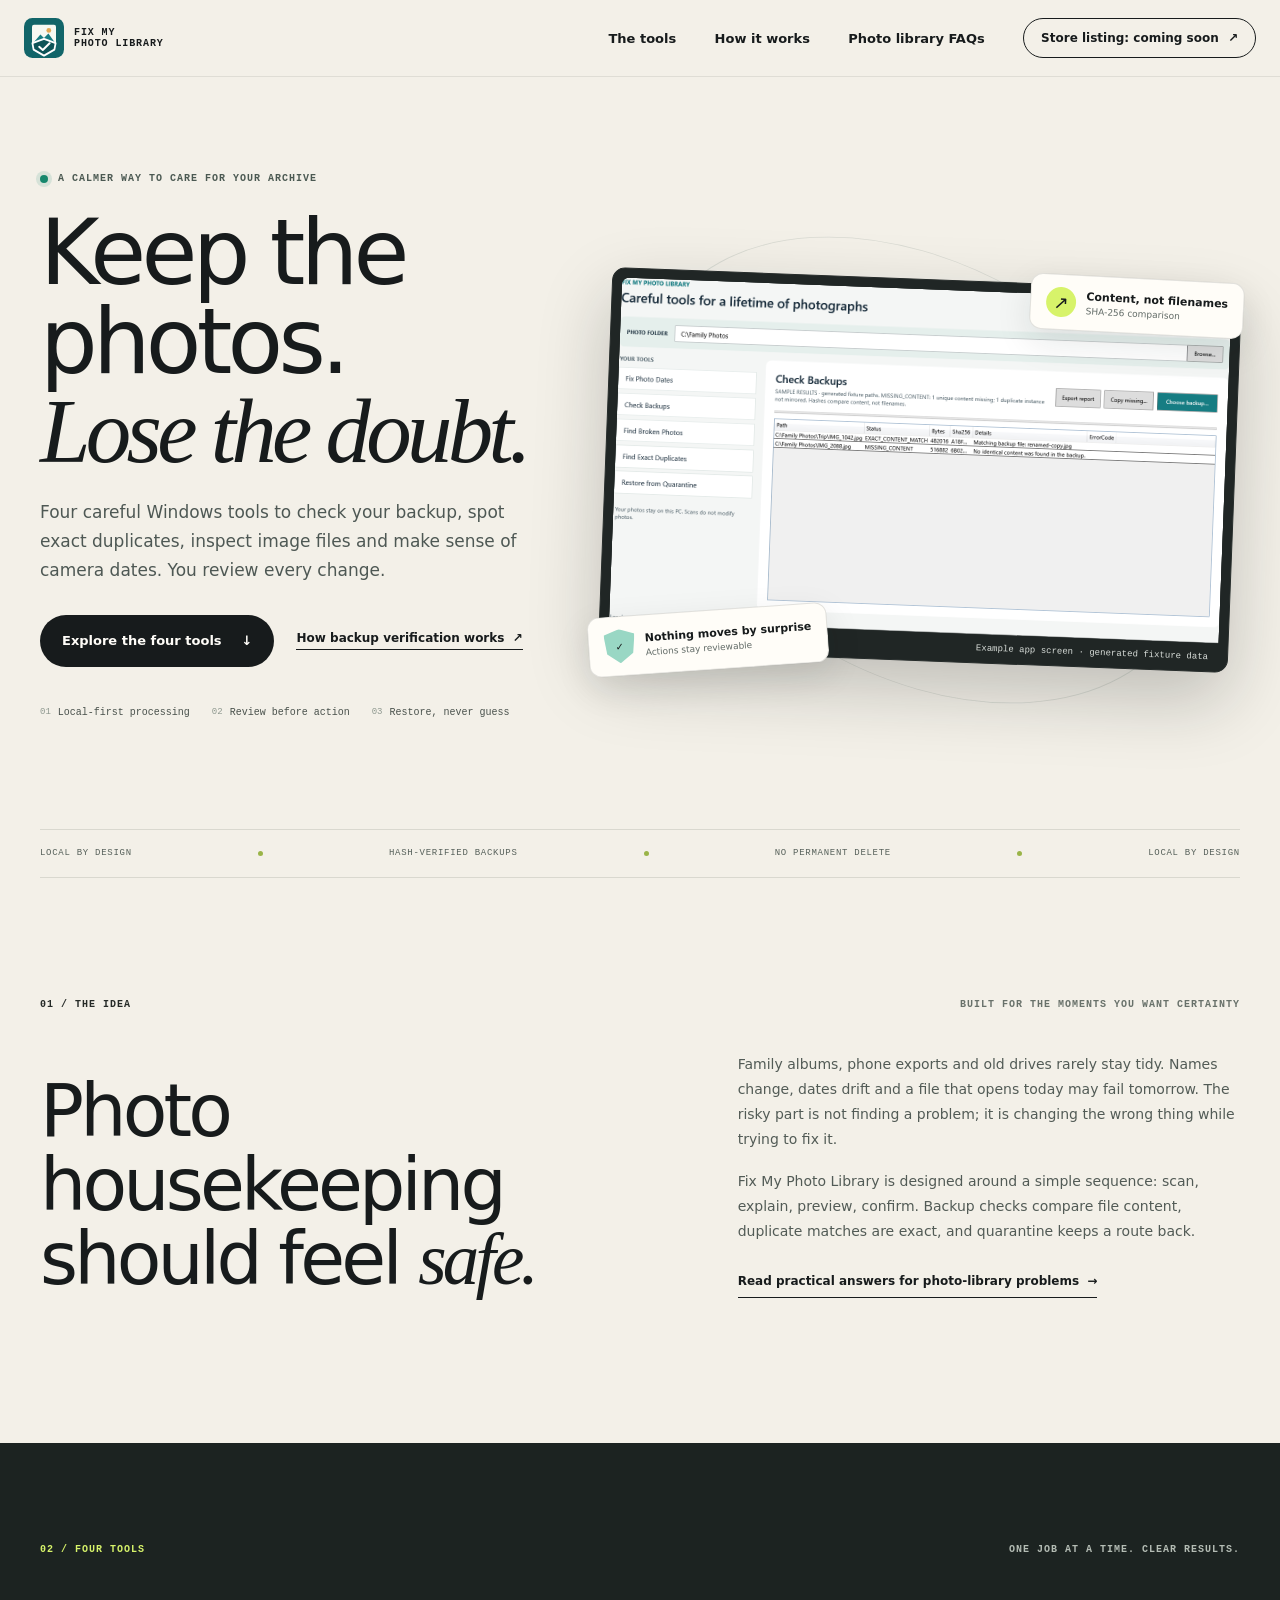
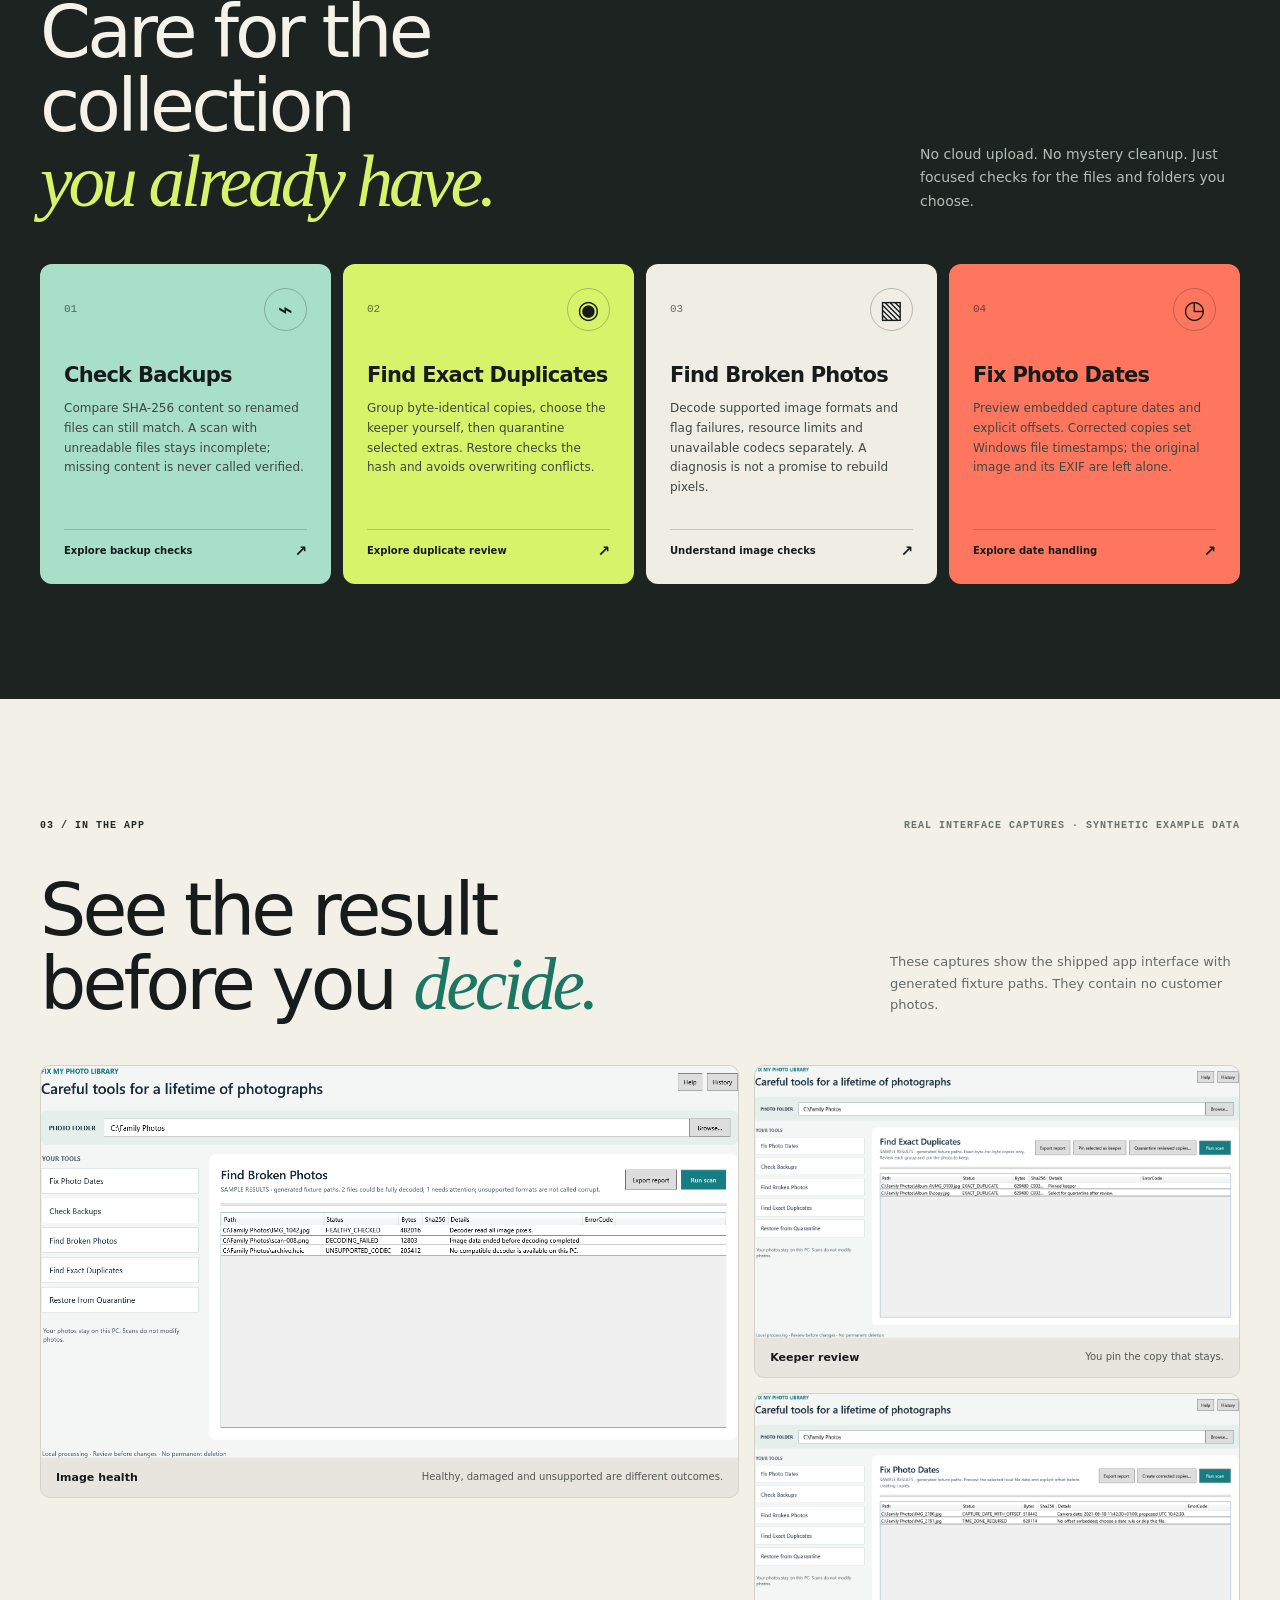
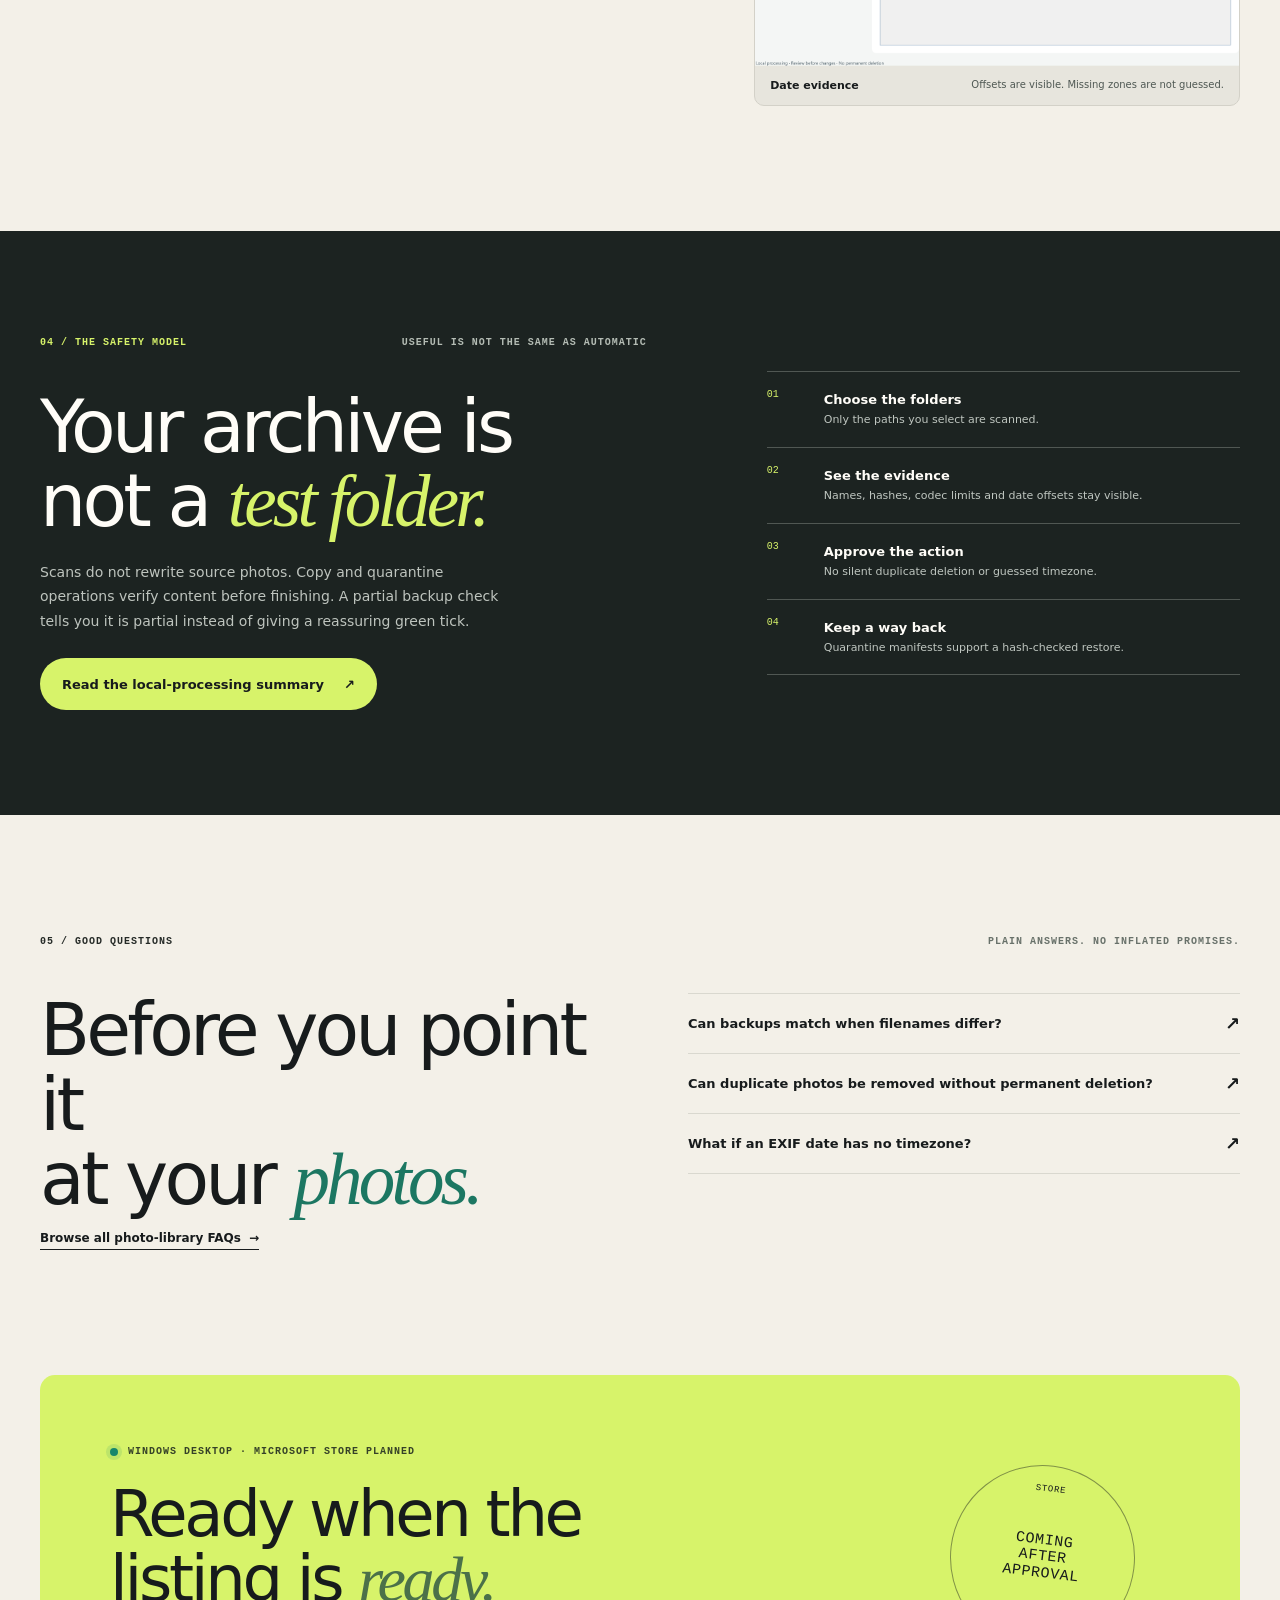
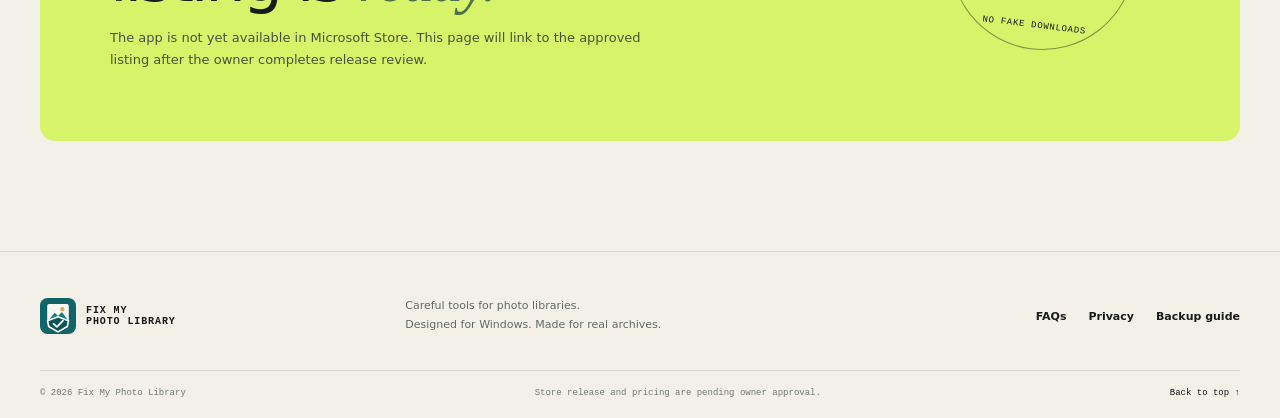
==== index.html @ 81c5ea54 "Publish Fix My Photo Library website" ====
<!doctype html>
<html lang="en-GB">
<head>
  <meta charset="utf-8">
  <meta name="viewport" content="width=device-width, initial-scale=1">
  <meta name="color-scheme" content="light">
  <meta name="theme-color" content="#f3f0e8">
  <title>Fix My Photo Library | Safer photo cleanup for Windows</title>
  <meta name="description" content="Check photo backups by content, find exact duplicates, inspect damaged images and review camera dates on Windows. Local-first tools with reversible actions.">
  <link rel="canonical" href="https://nikatsam.github.io/WINAPP_Fix_My_Photo_Library_Website/">
  <link rel="icon" type="image/svg+xml" href="assets/favicon.svg">
  <link rel="stylesheet" href="assets/site.css">
  <meta property="og:type" content="website">
  <meta property="og:site_name" content="Fix My Photo Library">
  <meta property="og:title" content="Fix My Photo Library | Safer photo cleanup for Windows">
  <meta property="og:description" content="Four careful tools for photo backups, exact duplicates, broken-image checks and camera dates.">
  <meta property="og:url" content="https://nikatsam.github.io/WINAPP_Fix_My_Photo_Library_Website/">
  <meta property="og:image" content="https://nikatsam.github.io/WINAPP_Fix_My_Photo_Library_Website/assets/screenshots/02-backup-check.png">
  <meta name="twitter:card" content="summary_large_image">
  <script type="application/ld+json">
  {
    "@context":"https://schema.org",
    "@graph":[
      {"@type":"WebSite","@id":"https://nikatsam.github.io/WINAPP_Fix_My_Photo_Library_Website/#website","url":"https://nikatsam.github.io/WINAPP_Fix_My_Photo_Library_Website/","name":"Fix My Photo Library","inLanguage":"en-GB"},
      {"@type":"SoftwareApplication","@id":"https://nikatsam.github.io/WINAPP_Fix_My_Photo_Library_Website/#software","name":"Fix My Photo Library","applicationCategory":"UtilitiesApplication","applicationSubCategory":"Photo library maintenance","operatingSystem":"Windows 10 version 2004 or later, Windows 11","description":"Local-first Windows tools for checking photo backup contents, reviewing exact duplicates, validating supported image files and correcting Windows file dates on copies.","url":"https://nikatsam.github.io/WINAPP_Fix_My_Photo_Library_Website/","featureList":["SHA-256 photo backup comparison","Exact duplicate review with quarantine and restore","Supported-image decoder checks","EXIF capture-date preview with explicit timezone handling","CSV and JSON reports"]}
    ]
  }
  </script>
</head>
<body>
  <a class="skip-link" href="#main">Skip to content</a>
  <header class="site-header">
    <div class="header-inner">
      <a class="brand" href="./" aria-label="Fix My Photo Library home">
        <img src="assets/favicon.svg" alt="" width="40" height="40">
        <span>FIX MY<br>PHOTO LIBRARY</span>
      </a>
      <button class="nav-toggle" type="button" aria-expanded="false" aria-controls="primary-nav">
        <span class="sr-only">Toggle navigation</span><span></span><span></span>
      </button>
      <nav class="primary-nav" id="primary-nav" aria-label="Main navigation">
        <a href="#tools">The tools</a>
        <a href="#how-it-works">How it works</a>
        <a href="faq/">Photo library FAQs</a>
        <a class="nav-cta" href="#availability">Store listing: coming soon <span aria-hidden="true">↗</span></a>
      </nav>
    </div>
  </header>

  <main id="main">
    <section class="hero section-wrap" aria-labelledby="hero-title">
      <div class="hero-copy reveal">
        <p class="eyebrow"><span class="eyebrow-dot"></span> A calmer way to care for your archive</p>
        <h1 id="hero-title">Keep the photos.<br><em>Lose the doubt.</em></h1>
        <p class="hero-lede">Four careful Windows tools to check your backup, spot exact duplicates, inspect image files and make sense of camera dates. You review every change.</p>
        <div class="hero-actions">
          <a class="button button-dark" href="#tools">Explore the four tools <span aria-hidden="true">↓</span></a>
          <a class="text-link" href="guides/verify-photo-backup/">How backup verification works <span aria-hidden="true">↗</span></a>
        </div>
        <ul class="trust-points" aria-label="Product principles">
          <li><span aria-hidden="true">01</span> Local-first processing</li>
          <li><span aria-hidden="true">02</span> Review before action</li>
          <li><span aria-hidden="true">03</span> Restore, never guess</li>
        </ul>
      </div>
      <div class="hero-visual reveal reveal-late">
        <div class="orbit orbit-one"></div><div class="orbit orbit-two"></div>
        <div class="hero-note note-top"><span class="note-icon">↗</span><span><b>Content, not filenames</b><small>SHA-256 comparison</small></span></div>
        <figure class="hero-screen">
          <button class="image-expand" type="button" data-image-preview data-preview-caption="Backup comparison example · generated fixture data" aria-label="Expand backup comparison screenshot">
            <img src="assets/screenshots/02-backup-check.png" alt="Sample Fix My Photo Library backup check showing a matching photo and a missing-content result" width="1366" height="768" fetchpriority="high">
            <span class="expand-cue" aria-hidden="true">Expand image ↗</span>
          </button>
          <figcaption>Example app screen · generated fixture data</figcaption>
        </figure>
        <div class="hero-note note-bottom"><span class="shield-mark" aria-hidden="true">✓</span><span><b>Nothing moves by surprise</b><small>Actions stay reviewable</small></span></div>
        <span class="hero-spark spark-one" aria-hidden="true">✳</span><span class="hero-spark spark-two" aria-hidden="true">✳</span>
      </div>
      <div class="hero-ribbon" aria-hidden="true"><span>LOCAL BY DESIGN</span><i></i><span>HASH-VERIFIED BACKUPS</span><i></i><span>NO PERMANENT DELETE</span><i></i><span>LOCAL BY DESIGN</span></div>
    </section>

    <section class="intro section-wrap" id="how-it-works" aria-labelledby="intro-title">
      <div class="section-kicker reveal"><span>01 / THE IDEA</span><span>Built for the moments you want certainty</span></div>
      <div class="intro-grid">
        <h2 class="reveal" id="intro-title">Photo housekeeping<br>should feel <em>safe.</em></h2>
        <div class="intro-body reveal reveal-late">
          <p>Family albums, phone exports and old drives rarely stay tidy. Names change, dates drift and a file that opens today may fail tomorrow. The risky part is not finding a problem; it is changing the wrong thing while trying to fix it.</p>
          <p>Fix My Photo Library is designed around a simple sequence: scan, explain, preview, confirm. Backup checks compare file content, duplicate matches are exact, and quarantine keeps a route back.</p>
          <a class="arrow-link" href="faq/">Read practical answers for photo-library problems <span aria-hidden="true">→</span></a>
        </div>
      </div>
    </section>

    <section class="tools-section" id="tools" aria-labelledby="tools-title">
      <div class="section-wrap">
        <div class="section-kicker reveal"><span>02 / FOUR TOOLS</span><span>One job at a time. Clear results.</span></div>
        <div class="tools-heading reveal"><h2 id="tools-title">Care for the collection<br><em>you already have.</em></h2><p>No cloud upload. No mystery cleanup. Just focused checks for the files and folders you choose.</p></div>
        <div class="tool-grid">
          <article class="tool-card tool-card-dark reveal">
            <div class="card-top"><span class="tool-number">01</span><span class="tool-glyph glyph-scan" aria-hidden="true">⌁</span></div>
            <h3>Check Backups</h3>
            <p>Compare SHA-256 content so renamed files can still match. A scan with unreadable files stays incomplete; missing content is never called verified.</p>
            <a href="guides/verify-photo-backup/" aria-label="Learn how photo backup verification works">Explore backup checks <span aria-hidden="true">↗</span></a>
          </article>
          <article class="tool-card tool-card-lime reveal reveal-late">
            <div class="card-top"><span class="tool-number">02</span><span class="tool-glyph glyph-duplicate" aria-hidden="true">◉</span></div>
            <h3>Find Exact Duplicates</h3>
            <p>Group byte-identical copies, choose the keeper yourself, then quarantine selected extras. Restore checks the hash and avoids overwriting conflicts.</p>
            <a href="guides/find-duplicate-photos/" aria-label="Learn how to find and safely quarantine exact duplicate photos">Explore duplicate review <span aria-hidden="true">↗</span></a>
          </article>
          <article class="tool-card tool-card-paper reveal">
            <div class="card-top"><span class="tool-number">03</span><span class="tool-glyph glyph-image" aria-hidden="true">▧</span></div>
            <h3>Find Broken Photos</h3>
            <p>Decode supported image formats and flag failures, resource limits and unavailable codecs separately. A diagnosis is not a promise to rebuild pixels.</p>
            <a href="faq/#broken-photo">Understand image checks <span aria-hidden="true">↗</span></a>
          </article>
          <article class="tool-card tool-card-coral reveal reveal-late">
            <div class="card-top"><span class="tool-number">04</span><span class="tool-glyph glyph-date" aria-hidden="true">◷</span></div>
            <h3>Fix Photo Dates</h3>
            <p>Preview embedded capture dates and explicit offsets. Corrected copies set Windows file timestamps; the original image and its EXIF are left alone.</p>
            <a href="guides/fix-photo-dates/" aria-label="Learn about EXIF photo dates and timezone offsets">Explore date handling <span aria-hidden="true">↗</span></a>
          </article>
        </div>
      </div>
    </section>

    <section class="proof-section section-wrap" aria-labelledby="proof-title">
      <div class="section-kicker reveal"><span>03 / IN THE APP</span><span>Real interface captures · synthetic example data</span></div>
      <div class="proof-heading reveal"><h2 id="proof-title">See the result<br>before you <em>decide.</em></h2><p>These captures show the shipped app interface with generated fixture paths. They contain no customer photos.</p></div>
      <div class="screen-gallery">
        <figure class="gallery-large reveal"><button class="image-expand" type="button" data-image-preview data-preview-caption="Image health example · generated fixture data" aria-label="Expand image health screenshot"><img src="assets/screenshots/03-photo-health.png" alt="Fix My Photo Library sample image check distinguishing healthy, decoding-failed and unsupported-codec files" width="1366" height="768" loading="lazy"><span class="expand-cue" aria-hidden="true">Expand image ↗</span></button><figcaption><b>Image health</b><span>Healthy, damaged and unsupported are different outcomes.</span></figcaption></figure>
        <figure class="gallery-small reveal reveal-late"><button class="image-expand" type="button" data-image-preview data-preview-caption="Exact duplicate review example · generated fixture data" aria-label="Expand exact duplicates screenshot"><img src="assets/screenshots/04-exact-duplicates.png" alt="Fix My Photo Library sample exact-duplicate group with a keeper available for review" width="1366" height="768" loading="lazy"><span class="expand-cue" aria-hidden="true">Expand image ↗</span></button><figcaption><b>Keeper review</b><span>You pin the copy that stays.</span></figcaption></figure>
        <figure class="gallery-small reveal"><button class="image-expand" type="button" data-image-preview data-preview-caption="Camera date review example · generated fixture data" aria-label="Expand photo date screenshot"><img src="assets/screenshots/05-date-review.png" alt="Fix My Photo Library sample camera-date preview showing an explicit timezone offset and a date requiring review" width="1366" height="768" loading="lazy"><span class="expand-cue" aria-hidden="true">Expand image ↗</span></button><figcaption><b>Date evidence</b><span>Offsets are visible. Missing zones are not guessed.</span></figcaption></figure>
      </div>
    </section>

    <section class="safety-section" aria-labelledby="safety-title">
      <div class="section-wrap safety-grid">
        <div class="safety-copy reveal"><div class="section-kicker"><span>04 / THE SAFETY MODEL</span><span>Useful is not the same as automatic</span></div><h2 id="safety-title">Your archive is<br>not a <em>test folder.</em></h2><p>Scans do not rewrite source photos. Copy and quarantine operations verify content before finishing. A partial backup check tells you it is partial instead of giving a reassuring green tick.</p><a class="button button-light" href="privacy/">Read the local-processing summary <span aria-hidden="true">↗</span></a></div>
        <div class="safety-list reveal reveal-late">
          <div><span>01</span><p><b>Choose the folders</b><br>Only the paths you select are scanned.</p></div>
          <div><span>02</span><p><b>See the evidence</b><br>Names, hashes, codec limits and date offsets stay visible.</p></div>
          <div><span>03</span><p><b>Approve the action</b><br>No silent duplicate deletion or guessed timezone.</p></div>
          <div><span>04</span><p><b>Keep a way back</b><br>Quarantine manifests support a hash-checked restore.</p></div>
        </div>
      </div>
    </section>

    <section class="faq-teaser section-wrap" aria-labelledby="faq-title">
      <div class="section-kicker reveal"><span>05 / GOOD QUESTIONS</span><span>Plain answers. No inflated promises.</span></div>
      <div class="faq-teaser-grid">
        <div class="reveal"><h2 id="faq-title">Before you point it<br>at your <em>photos.</em></h2><a class="arrow-link" href="faq/">Browse all photo-library FAQs <span aria-hidden="true">→</span></a></div>
        <div class="faq-mini-list reveal reveal-late">
          <a href="faq/#backup-content"><span>Can backups match when filenames differ?</span><b aria-hidden="true">↗</b></a>
          <a href="faq/#safe-duplicates"><span>Can duplicate photos be removed without permanent deletion?</span><b aria-hidden="true">↗</b></a>
          <a href="faq/#camera-dates"><span>What if an EXIF date has no timezone?</span><b aria-hidden="true">↗</b></a>
        </div>
      </div>
    </section>

    <section class="availability section-wrap" id="availability" aria-labelledby="availability-title">
      <div class="availability-card reveal">
        <div><p class="eyebrow"><span class="eyebrow-dot"></span> Windows desktop · Microsoft Store planned</p><h2 id="availability-title">Ready when the<br>listing is <em>ready.</em></h2><p>The app is not yet available in Microsoft Store. This page will link to the approved listing after the owner completes release review.</p></div>
        <div class="availability-stamp"><span>STORE</span><b>COMING<br>AFTER<br>APPROVAL</b><span>NO FAKE DOWNLOADS</span></div>
      </div>
    </section>
  </main>

  <footer class="site-footer">
    <div class="footer-main section-wrap"><a class="brand brand-footer" href="./"><img src="assets/favicon.svg" alt="" width="36" height="36"><span>FIX MY<br>PHOTO LIBRARY</span></a><p>Careful tools for photo libraries.<br>Designed for Windows. Made for real archives.</p><nav aria-label="Footer"><a href="faq/">FAQs</a><a href="privacy/">Privacy</a><a href="guides/verify-photo-backup/">Backup guide</a></nav></div>
    <div class="footer-bottom section-wrap"><span>© 2026 Fix My Photo Library</span><span>Store release and pricing are pending owner approval.</span><a href="#main">Back to top ↑</a></div>
  </footer>
  <dialog class="image-lightbox" id="image-lightbox" aria-labelledby="image-lightbox-title">
    <h2 class="sr-only" id="image-lightbox-title">Expanded screenshot preview</h2>
    <button class="lightbox-close" type="button" data-lightbox-close aria-label="Close expanded screenshot">Close <span aria-hidden="true">×</span></button>
    <img id="image-lightbox-image" src="" alt="">
    <p id="image-lightbox-caption"></p>
    <p class="lightbox-instructions">Press Escape or click outside the image to close.</p>
  </dialog>
  <script src="assets/site.js" defer></script>
</body>
</html>
---- assets/site.css ----
:root {
  color-scheme: light;
  --paper: #f3f0e8;
  --white: #fffdf8;
  --ink: #171b1c;
  --muted: #626b67;
  --line: #d9d8cf;
  --lime: #d7f36a;
  --coral: #ff765f;
  --teal: #99d7c4;
  --serif: Georgia, 'Times New Roman', serif;
  --sans: 'Segoe UI', Inter, system-ui, -apple-system, BlinkMacSystemFont, sans-serif;
  --mono: 'Cascadia Code', 'SFMono-Regular', Consolas, monospace;
  --wrap: 1200px;
}

* { box-sizing: border-box; }
html { scroll-behavior: smooth; scroll-padding-top: 92px; }
body { margin: 0; background: var(--paper); color: var(--ink); font-family: var(--sans); -webkit-font-smoothing: antialiased; }
img { display: block; max-width: 100%; }
a { color: inherit; text-decoration: none; }
button, a { -webkit-tap-highlight-color: transparent; }
a:focus-visible, button:focus-visible, summary:focus-visible { outline: 3px solid #087c68; outline-offset: 4px; }
.section-wrap { width: min(var(--wrap), calc(100% - 64px)); margin-inline: auto; }
.sr-only { position: absolute; width: 1px; height: 1px; padding: 0; margin: -1px; overflow: hidden; clip: rect(0,0,0,0); white-space: nowrap; border: 0; }
.skip-link { position: fixed; z-index: 100; top: 12px; left: 12px; padding: 12px 18px; transform: translateY(-160%); border-radius: 999px; background: var(--lime); color: var(--ink); font-weight: 700; }
.skip-link:focus { transform: translateY(0); }

.site-header { position: sticky; z-index: 20; top: 0; border-bottom: 1px solid rgb(23 27 28 / 9%); background: rgb(243 240 232 / 90%); backdrop-filter: blur(16px); }
.header-inner { width: min(1340px, calc(100% - 48px)); min-height: 76px; margin-inline: auto; display: flex; align-items: center; justify-content: space-between; gap: 32px; }
.brand { display: inline-flex; align-items: center; gap: 10px; font: 800 10px/1.1 var(--mono); letter-spacing: .09em; }
.brand img { width: 40px; height: 40px; }
.primary-nav { display: flex; align-items: center; gap: clamp(18px, 3vw, 40px); font-size: 13px; font-weight: 650; }
.primary-nav > a:not(.nav-cta), .site-footer nav a { transition: opacity .2s ease; }
.primary-nav > a:not(.nav-cta):hover, .site-footer nav a:hover { opacity: .58; }
.nav-cta { padding: 12px 17px; border: 1px solid var(--ink); border-radius: 999px; font-size: 12px; }
.nav-cta span { padding-left: 5px; }
.nav-toggle { display: none; }

.hero { min-height: 700px; padding-top: 95px; padding-bottom: 110px; display: grid; grid-template-columns: .9fr 1.1fr; align-items: center; gap: 36px; position: relative; }
.hero-copy { position: relative; z-index: 2; padding-bottom: 50px; }
.eyebrow, .section-kicker { font: 600 10px/1.4 var(--mono); letter-spacing: .1em; text-transform: uppercase; }
.eyebrow { display: flex; align-items: center; gap: 10px; color: #4b5952; }
.eyebrow-dot { width: 8px; height: 8px; border-radius: 50%; background: #16876c; box-shadow: 0 0 0 4px rgb(22 135 108 / 13%); }
h1, h2, h3, p { margin-top: 0; }
h1, h2 { font-weight: 520; letter-spacing: -.052em; }
h1 { max-width: 700px; margin: 22px 0 22px; font-size: clamp(56px, 7.1vw, 96px); line-height: .98; }
h1 em, h2 em { font-family: var(--serif); font-weight: 400; }
.hero-lede { max-width: 500px; color: #4e5854; font-size: 17px; line-height: 1.7; }
.hero-actions { display: flex; flex-wrap: wrap; align-items: center; gap: 22px; margin-top: 30px; }
.button { display: inline-flex; min-height: 52px; padding: 0 22px; align-items: center; justify-content: center; gap: 20px; border-radius: 999px; font-weight: 700; font-size: 13px; transition: transform .2s ease, box-shadow .2s ease; }
.button:hover { transform: translateY(-3px); box-shadow: 0 9px 22px rgb(0 0 0 / 14%); }
.button-dark { background: var(--ink); color: var(--white); }
.button-light { background: var(--lime); color: var(--ink); }
.text-link, .arrow-link { border-bottom: 1px solid currentColor; padding-bottom: 4px; font-size: 12px; font-weight: 700; }
.text-link span, .arrow-link span { padding-left: 4px; }
.trust-points { display: flex; flex-wrap: wrap; gap: 12px 22px; margin: 40px 0 0; padding: 0; list-style: none; color: #49514c; font: 10px var(--mono); }
.trust-points li { display: flex; align-items: center; gap: 7px; }
.trust-points span { color: #8f9990; font-size: 9px; }
.hero-visual { min-height: 470px; position: relative; display: grid; place-items: center; }
.orbit { position: absolute; border: 1px solid rgb(29 56 49 / 12%); border-radius: 50%; pointer-events: none; }
.orbit-one { width: min(42vw, 520px); aspect-ratio: 1; transform: rotate(-21deg) scaleY(.68); }
.orbit-two { width: min(48vw, 600px); aspect-ratio: 1; transform: rotate(31deg) scaleY(.68); }
.hero-screen { z-index: 1; width: min(100%, 630px); margin: 0; padding: 9px 9px 0; overflow: hidden; transform: rotate(2.2deg); border: 1px solid #262c2b; border-radius: 13px; background: #202625; box-shadow: 0 28px 70px rgb(23 27 28 / 23%); animation: screen-float 7s ease-in-out infinite; }
.hero-screen img { display: block; width: 100%; height: auto; aspect-ratio: 1366 / 768; object-fit: contain; border-radius: 7px 7px 0 0; }
.image-expand { position: relative; display: block; width: 100%; height: auto; padding: 0; overflow: hidden; border: 0; background: transparent; color: inherit; cursor: zoom-in; text-align: left; }
.expand-cue { position: absolute; right: 12px; bottom: 12px; padding: 8px 11px; transform: translateY(5px); border: 1px solid rgb(255 255 255 / 30%); border-radius: 999px; background: rgb(20 27 25 / 88%); color: #fff; opacity: 0; transition: opacity .2s ease, transform .2s ease; font: 10px var(--mono); }
.image-expand:hover .expand-cue, .image-expand:focus-visible .expand-cue { transform: translateY(0); opacity: 1; }
.hero-screen .image-expand { border-radius: 7px 7px 0 0; }
.hero-screen figcaption { padding: 9px 10px; color: #d8ddd9; text-align: right; font: 9px var(--mono); }
.hero-note { position: absolute; z-index: 3; display: flex; align-items: center; gap: 10px; padding: 12px 15px; border: 1px solid rgb(23 27 28 / 12%); border-radius: 12px; background: var(--white); box-shadow: 0 12px 35px rgb(23 27 28 / 10%); font-size: 10px; }
.hero-note b, .hero-note small { display: block; }
.hero-note b { margin-bottom: 3px; font-size: 11px; }
.hero-note small { color: var(--muted); font-size: 9px; }
.note-icon { display: grid; width: 30px; height: 30px; place-items: center; border-radius: 50%; background: var(--lime); font-size: 18px; }
.note-top { top: 43px; right: -4px; transform: rotate(3deg); }
.note-bottom { bottom: 35px; left: -12px; transform: rotate(-4deg); }
.shield-mark { display: grid; width: 31px; height: 34px; place-items: center; background: var(--teal); clip-path: polygon(50% 0, 100% 16%, 92% 72%, 50% 100%, 8% 72%, 0 16%); font-weight: 900; }
.hero-spark { position: absolute; color: #e47457; font-size: 25px; animation: spark 4s ease-in-out infinite; }
.spark-one { top: 75px; left: 45px; }
.spark-two { right: 15px; bottom: 65px; font-size: 17px; animation-delay: -2s; }
.hero-ribbon { position: absolute; bottom: 0; left: 0; width: 100%; min-height: 49px; display: flex; justify-content: space-between; align-items: center; gap: 15px; border-top: 1px solid var(--line); border-bottom: 1px solid var(--line); color: #56605a; font: 9px var(--mono); letter-spacing: .08em; }
.hero-ribbon i { width: 5px; height: 5px; border-radius: 50%; background: #9ab448; }

.intro { padding-top: 120px; padding-bottom: 145px; }
.section-kicker { display: flex; justify-content: space-between; gap: 20px; color: #68716a; }
.section-kicker span:first-child { color: #252a27; }
.intro-grid { display: grid; grid-template-columns: 1.08fr .92fr; gap: 9%; align-items: end; margin-top: 40px; }
h2 { margin-bottom: 0; font-size: clamp(44px, 5.7vw, 74px); line-height: 1.02; }
.intro-body { max-width: 520px; color: #525b56; font-size: 14px; line-height: 1.8; }
.intro-body p + p { margin-top: 16px; }
.arrow-link { display: inline-block; margin-top: 13px; color: var(--ink); }

.tools-section { padding: 100px 0 115px; background: #1c2321; color: #f4f2e9; }
.tools-section .section-kicker, .safety-section .section-kicker { color: #b4bcb4; }
.tools-section .section-kicker span:first-child, .safety-section .section-kicker span:first-child { color: var(--lime); }
.tools-heading { display: flex; justify-content: space-between; align-items: end; gap: 40px; margin: 38px 0 45px; }
.tools-heading h2 { max-width: 630px; }
.tools-heading h2 em { color: var(--lime); }
.tools-heading > p { max-width: 320px; margin: 0 0 5px; color: #b5beb7; font-size: 14px; line-height: 1.7; }
.tool-grid { display: grid; grid-template-columns: repeat(4, 1fr); gap: 12px; }
.tool-card { min-height: 320px; display: flex; flex-direction: column; padding: 24px; border-radius: 12px; color: var(--ink); }
.tool-card-dark { background: #a8dfca; }
.tool-card-lime { background: var(--lime); }
.tool-card-paper { background: #f0ede5; }
.tool-card-coral { background: var(--coral); }
.card-top { display: flex; align-items: center; justify-content: space-between; margin-bottom: 32px; }
.tool-number { font: 11px var(--mono); opacity: .62; }
.tool-glyph { display: grid; width: 43px; height: 43px; place-items: center; border: 1px solid rgb(23 27 28 / 26%); border-radius: 50%; font-size: 25px; }
.tool-card h3 { margin: 0 0 12px; font-size: 21px; letter-spacing: -.035em; }
.tool-card p { margin: 0 0 22px; color: #3d4741; font-size: 12px; line-height: 1.65; }
.tool-card a { display: flex; justify-content: space-between; align-items: center; gap: 8px; margin-top: auto; padding-top: 12px; border-top: 1px solid rgb(23 27 28 / 20%); font-size: 10px; font-weight: 750; }
.tool-card a span { font-size: 15px; }

.proof-section { padding-top: 120px; padding-bottom: 125px; }
.proof-heading { display: flex; align-items: end; justify-content: space-between; gap: 40px; margin: 40px 0 42px; }
.proof-heading h2 em { color: #1c7762; }
.proof-heading p { max-width: 350px; margin: 0 0 7px; color: var(--muted); font-size: 13px; line-height: 1.65; }
.screen-gallery { display: grid; grid-template-columns: 1.18fr .82fr; gap: 15px; align-items: start; }
.screen-gallery figure { margin: 0; overflow: hidden; border: 1px solid #d3d1c8; border-radius: 10px; background: #e7e5dd; }
.screen-gallery img { width: 100%; height: auto; aspect-ratio: 16 / 9; object-fit: contain; object-position: top left; transition: transform .6s cubic-bezier(.2,.7,.2,1); }
.screen-gallery figure:hover img { transform: scale(1.015); }
.gallery-large { grid-row: span 2; }
.gallery-caption, .screen-gallery figcaption { display: flex; flex-wrap: wrap; justify-content: space-between; gap: 8px 20px; padding: 13px 15px; color: #4f5853; font-size: 10px; }
.screen-gallery figcaption b { color: var(--ink); font-size: 11px; }

.safety-section { padding: 105px 0; background: #1c2321; color: var(--white); }
.safety-grid { display: grid; grid-template-columns: 1fr .78fr; gap: 10%; align-items: center; }
.safety-copy h2 { margin: 40px 0 20px; }
.safety-copy h2 em { color: var(--lime); }
.safety-copy > p { max-width: 480px; margin-bottom: 25px; color: #bec4be; font-size: 14px; line-height: 1.75; }
.safety-list { border-top: 1px solid #505753; }
.safety-list > div { display: grid; grid-template-columns: 42px 1fr; gap: 15px; padding: 17px 0; border-bottom: 1px solid #505753; }
.safety-list > div > span { color: var(--lime); font: 10px var(--mono); }
.safety-list p { margin: 0; color: #bfc6c0; font-size: 11px; line-height: 1.7; }
.safety-list b { color: var(--white); font-size: 13px; }

.faq-teaser { padding-top: 120px; padding-bottom: 125px; }
.faq-teaser-grid { display: grid; grid-template-columns: 1fr 1fr; gap: 8%; margin-top: 44px; }
.faq-teaser h2 em { color: #1c7762; }
.faq-mini-list { border-top: 1px solid var(--line); }
.faq-mini-list a { display: flex; justify-content: space-between; gap: 20px; align-items: center; padding: 19px 0; border-bottom: 1px solid var(--line); font-size: 13px; font-weight: 600; }
.faq-mini-list b { font-size: 18px; transition: transform .2s ease; }
.faq-mini-list a:hover b { transform: translate(3px,-3px); }

.availability { padding-bottom: 110px; }
.availability-card { display: grid; grid-template-columns: 1fr 220px; gap: 40px; align-items: center; padding: clamp(30px, 6vw, 70px); border-radius: 15px; background: var(--lime); }
.availability-card .eyebrow { color: #354128; }
.availability-card h2 { margin: 23px 0 15px; font-size: clamp(42px, 5vw, 68px); }
.availability-card h2 em { color: #4b7149; }
.availability-card p:last-child { max-width: 560px; margin: 0; color: #48533c; font-size: 13px; line-height: 1.7; }
.availability-stamp { width: 185px; height: 185px; display: flex; flex-direction: column; justify-content: space-between; align-items: center; padding: 18px; transform: rotate(7deg); border: 1px solid rgb(23 27 28 / 45%); border-radius: 50%; text-align: center; }
.availability-stamp span { font: 9px var(--mono); letter-spacing: .08em; }
.availability-stamp b { font: 15px/1.1 var(--mono); letter-spacing: .04em; }

.site-footer { padding: 45px 0 20px; border-top: 1px solid var(--line); }
.footer-main { display: grid; grid-template-columns: 1fr 1.4fr 1fr; align-items: center; gap: 30px; padding-bottom: 35px; }
.brand-footer img { width: 36px; height: 36px; }
.footer-main > p { margin: 0; color: var(--muted); font-size: 11px; line-height: 1.7; }
.site-footer nav { display: flex; justify-content: flex-end; gap: 22px; font-size: 11px; font-weight: 650; }
.footer-bottom { display: flex; justify-content: space-between; gap: 20px; padding-top: 17px; border-top: 1px solid var(--line); color: #717972; font: 9px var(--mono); }
.footer-bottom a { color: var(--ink); }

/* Editorial pages */
.page-hero { padding: 75px 0 48px; border-bottom: 1px solid var(--line); }
.breadcrumbs { display: flex; gap: 10px; align-items: center; margin-bottom: 28px; color: #66716a; font: 10px var(--mono); }
.breadcrumbs span[aria-hidden="true"] { color: #a2a79f; }
.page-hero h1 { max-width: 900px; margin: 0 0 20px; font-size: clamp(48px, 7vw, 82px); }
.page-hero h1 em { color: #1c7762; }
.page-hero > p { max-width: 700px; margin: 0; color: #59635c; font-size: 16px; line-height: 1.75; }
.article-layout { display: grid; grid-template-columns: minmax(0, 760px) 230px; justify-content: space-between; gap: 60px; padding-top: 50px; padding-bottom: 110px; }
.article-body { color: #414b45; font-size: 15px; line-height: 1.85; }
.article-body h2 { margin: 48px 0 15px; font-size: 34px; line-height: 1.1; color: var(--ink); }
.article-body h3 { margin: 30px 0 9px; font-size: 20px; color: var(--ink); }
.article-body p { margin-bottom: 17px; }
.article-body ul, .article-body ol { padding-left: 21px; }
.article-body li { margin: 7px 0; }
.article-body a { text-decoration: underline; text-underline-offset: 3px; }
.article-callout { margin: 30px 0; padding: 21px 24px; border-left: 3px solid #16876c; background: #e5eee5; color: #32463b; }
.article-callout strong { color: var(--ink); }
.article-aside { position: sticky; top: 105px; align-self: start; padding: 18px; border: 1px solid var(--line); border-radius: 10px; }
.article-aside h2 { margin: 0 0 14px; font: 10px var(--mono); letter-spacing: .1em; text-transform: uppercase; }
.article-aside a { display: block; margin: 12px 0; color: #4f5b53; font-size: 11px; line-height: 1.5; }
.qa-list { border-top: 1px solid var(--line); }
.qa-item { border-bottom: 1px solid var(--line); }
.guide-row { display: flex; justify-content: space-between; align-items: center; gap: 20px; padding: 21px 0; color: var(--ink); }
.guide-row b { font-size: 16px; }
.guide-row small { display: inline-block; margin-top: 6px; color: var(--muted); font-size: 12px; line-height: 1.6; }
.guide-row > span:last-child { font-size: 20px; transition: transform .2s ease; }
.guide-row:hover > span:last-child { transform: translate(3px, -3px); }
.qa-item h2 { margin: 0; font: inherit; letter-spacing: normal; }
.qa-item summary { display: flex; justify-content: space-between; gap: 22px; padding: 22px 0; color: var(--ink); cursor: pointer; list-style: none; font-size: 17px; font-weight: 650; }
.qa-item summary::-webkit-details-marker { display: none; }
.qa-item summary::after { content: '+'; color: #1c7762; font: 24px var(--sans); transition: transform .2s ease; }
.qa-item[open] summary::after { transform: rotate(45deg); }
.qa-answer { max-width: 760px; padding: 0 30px 22px 0; color: #525d56; font-size: 14px; line-height: 1.8; }
.qa-answer p { margin: 0 0 10px; }
.qa-answer a { text-decoration: underline; text-underline-offset: 3px; }
.page-cta { margin-top: 42px; padding: 27px; border-radius: 12px; background: #1c2321; color: var(--white); }
.page-cta h2 { margin: 0 0 10px; color: var(--lime); font-size: 25px; }
.page-cta p { margin: 0; color: #c3cac3; font-size: 13px; line-height: 1.7; }
.privacy-updated { color: #6a746c; font: 10px var(--mono); }

.image-lightbox { position: fixed; width: min(96vw, 1500px); max-width: none; max-height: 94vh; padding: 54px 20px 18px; overflow: auto; border: 1px solid #65706b; border-radius: 14px; background: #171d1b; color: #fff; }
.image-lightbox::backdrop { background: rgb(10 15 13 / 88%); backdrop-filter: blur(5px); }
.image-lightbox > img { display: block; width: auto; height: auto; max-width: 100%; max-height: 79vh; margin: 0 auto; object-fit: contain; }
.image-lightbox > p { margin: 12px 0 0; color: #e1e7e1; text-align: center; font-size: 12px; }
.image-lightbox > .lightbox-instructions { margin-top: 5px; color: #aab4ad; font: 9px var(--mono); }
.lightbox-close { position: absolute; top: 12px; right: 14px; display: inline-flex; align-items: center; gap: 12px; padding: 8px 12px; border: 1px solid #64706a; border-radius: 999px; background: #2a3330; color: #fff; cursor: pointer; font: 11px var(--sans); }
.lightbox-close span { font-size: 20px; line-height: .8; }

.reveal { opacity: 1; transform: none; }
.js-ready .reveal { opacity: 0; transform: translateY(18px); transition: opacity .65s ease, transform .65s cubic-bezier(.2,.7,.2,1); }
.js-ready .reveal.is-visible { opacity: 1; transform: translateY(0); }
.js-ready .reveal-late { transition-delay: .12s; }
@keyframes screen-float { 0%,100% { transform: rotate(2.2deg) translateY(0); } 50% { transform: rotate(1deg) translateY(-10px); } }
@keyframes spark { 0%,100% { transform: scale(.9) rotate(0); opacity: .8; } 50% { transform: scale(1.2) rotate(35deg); opacity: 1; } }

@media (max-width: 1000px) {
  .hero { min-height: 650px; grid-template-columns: 1fr 1fr; gap: 15px; }
  .hero-note { font-size: 9px; }
  .tool-grid { grid-template-columns: repeat(2, 1fr); }
  .tool-card { min-height: 285px; }
}
@media (max-width: 720px) {
  html { scroll-padding-top: 76px; }
  .section-wrap { width: min(100% - 38px, var(--wrap)); }
  .header-inner { width: calc(100% - 32px); min-height: 66px; }
  .brand img { width: 34px; height: 34px; }
  .nav-toggle { width: 43px; height: 43px; display: grid; align-content: center; justify-content: center; gap: 5px; border: 1px solid var(--line); border-radius: 50%; background: transparent; }
  .nav-toggle > span:not(.sr-only) { width: 15px; height: 1px; background: var(--ink); }
  .primary-nav { position: absolute; top: 65px; right: 0; left: 0; display: none; align-items: stretch; padding: 18px 20px 22px; border-bottom: 1px solid var(--line); background: var(--paper); }
  .primary-nav.is-open { display: flex; flex-direction: column; gap: 16px; }
  .nav-cta { align-self: flex-start; }
  .hero { min-height: 0; display: flex; flex-direction: column; align-items: stretch; gap: 0; padding-top: 62px; padding-bottom: 78px; }
  .hero-copy { padding-bottom: 10px; }
  h1 { max-width: 100%; min-width: 0; margin-top: 18px; font-size: clamp(34px, 10vw, 54px); overflow-wrap: normal; }
  .hero-copy { width: 100%; min-width: 0; }
  .hero-lede { font-size: 15px; }
  .hero-actions { align-items: flex-start; flex-direction: column; gap: 17px; }
  .trust-points { gap: 11px 14px; margin-top: 28px; font-size: 9px; }
  .hero-visual { min-height: 340px; margin: 10px -5px 22px; }
  .hero-screen { width: 94%; }
  .note-top { top: 15px; right: -2px; }
  .note-bottom { bottom: 5px; left: -2px; }
  .orbit-one { width: 70vw; }
  .orbit-two { width: 72vw; }
  .hero-ribbon { flex-wrap: wrap; justify-content: center; gap: 9px; min-height: 43px; font-size: 7px; }
  .hero-ribbon span:last-child, .hero-ribbon i:last-of-type { display: none; }
  .intro, .proof-section, .faq-teaser { padding-top: 78px; padding-bottom: 82px; }
  .section-kicker { font-size: 8px; }
  .section-kicker span:last-child { text-align: right; }
  .intro-grid, .faq-teaser-grid { grid-template-columns: 1fr; gap: 26px; margin-top: 30px; }
  h2 { font-size: clamp(43px, 12vw, 62px); }
  .intro-body { font-size: 13px; }
  .tools-section, .safety-section { padding: 75px 0; }
  .tools-heading, .proof-heading { display: block; margin: 30px 0; }
  .tools-heading > p, .proof-heading p { margin-top: 18px; }
  .tool-grid { grid-template-columns: 1fr; }
  .tool-card { min-height: 250px; padding: 22px; }
  .card-top { margin-bottom: 22px; }
  .screen-gallery { grid-template-columns: 1fr; }
  .gallery-large { grid-row: auto; }
  .safety-grid { grid-template-columns: 1fr; gap: 40px; }
  .safety-copy h2 { margin: 30px 0 18px; }
  .availability { padding-bottom: 75px; }
  .availability-card { grid-template-columns: 1fr; gap: 30px; padding: 30px 24px; }
  .availability-stamp { width: 145px; height: 145px; margin-inline: auto; }
  .footer-main { grid-template-columns: 1fr 1fr; gap: 24px 14px; }
  .footer-main > p { grid-column: 1 / -1; grid-row: 2; }
  .site-footer nav { grid-column: 1 / -1; justify-content: flex-start; grid-row: 3; }
  .footer-bottom { flex-wrap: wrap; font-size: 8px; }
  .page-hero { padding: 52px 0 34px; }
  .page-hero h1 { font-size: clamp(34px, 10vw, 54px); overflow-wrap: normal; }
  .page-hero > p { font-size: 14px; }
  .article-layout { grid-template-columns: 1fr; gap: 30px; padding-top: 28px; }
  .article-aside { position: static; grid-row: 1; }
  .article-aside nav { display: flex; flex-wrap: wrap; gap: 6px 15px; }
  .article-aside a { margin: 3px 0; }
  .article-body { font-size: 14px; }
  .article-body h2 { margin-top: 35px; font-size: 30px; }
  .qa-item summary { font-size: 15px; }
}
@media (prefers-reduced-motion: reduce) {
  *, *::before, *::after { scroll-behavior: auto !important; animation-duration: .01ms !important; animation-iteration-count: 1 !important; transition-duration: .01ms !important; }
  .js-ready .reveal { opacity: 1; transform: none; }
}
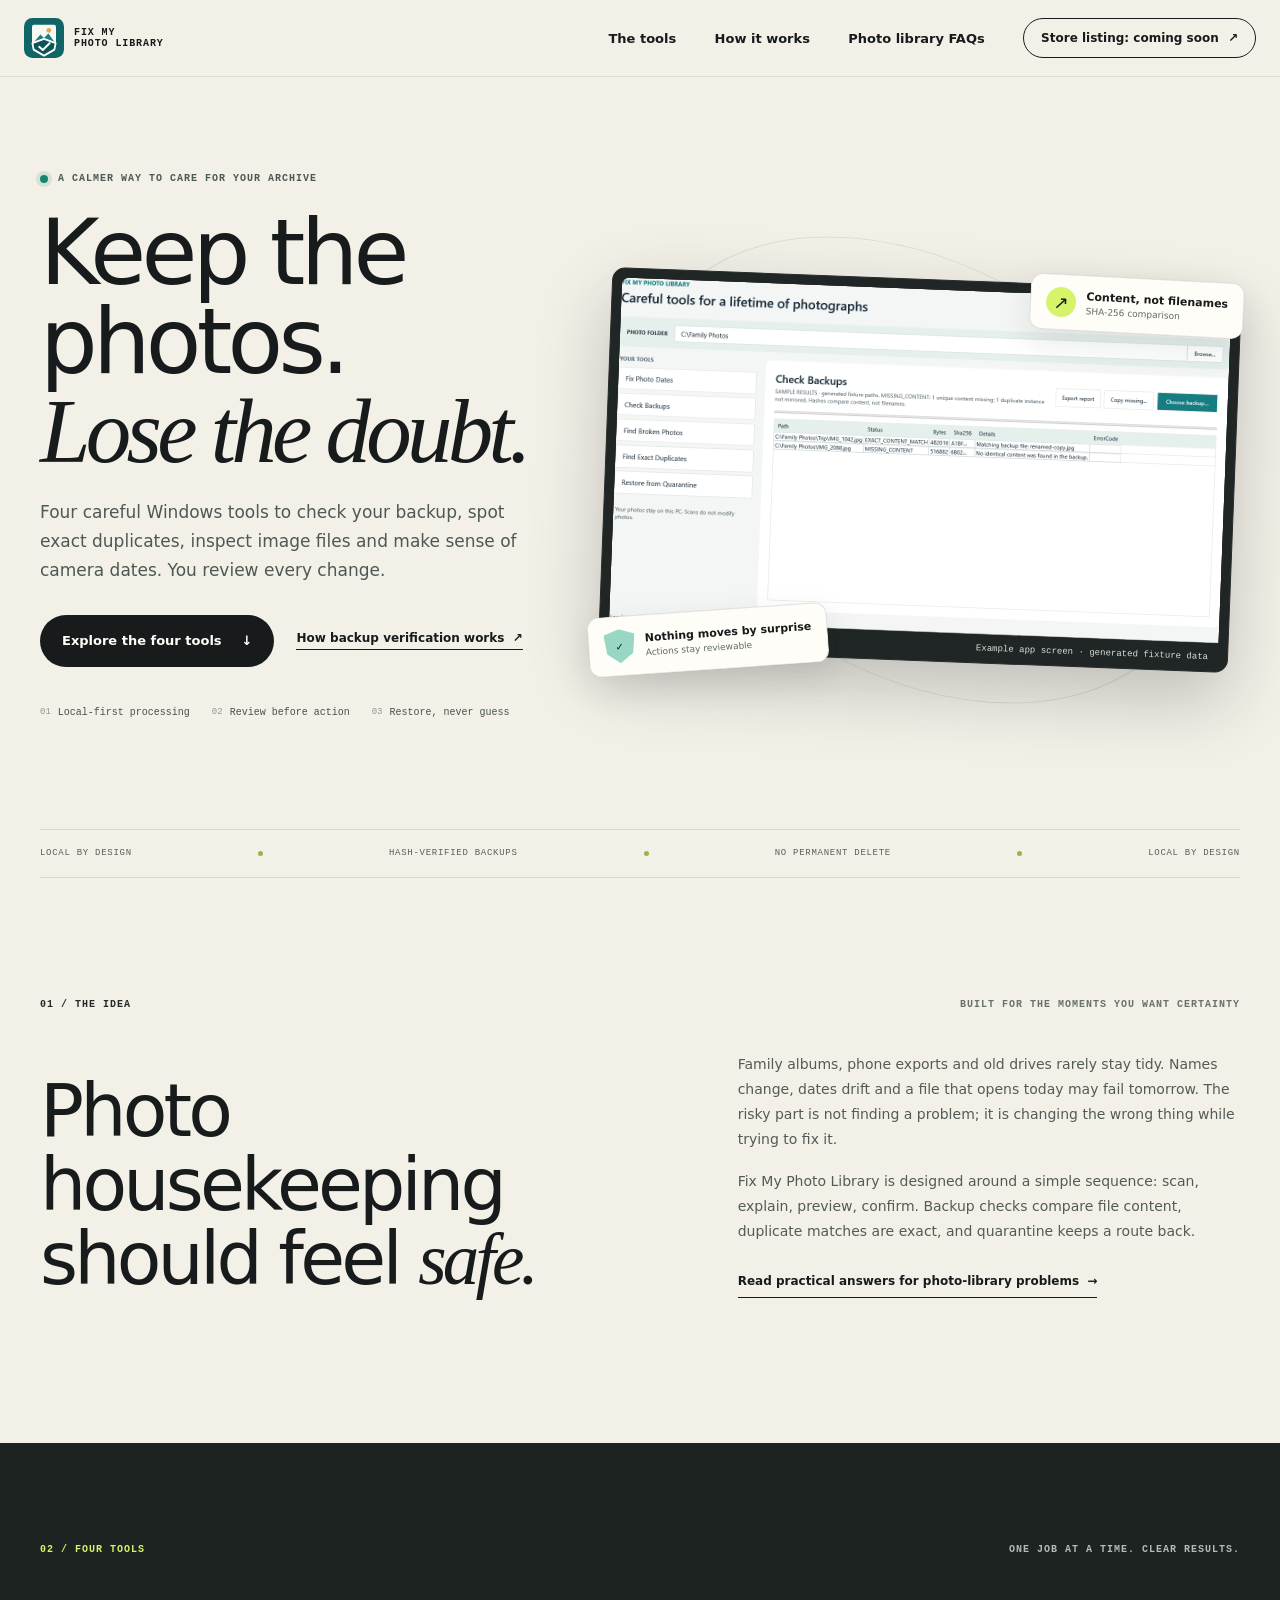
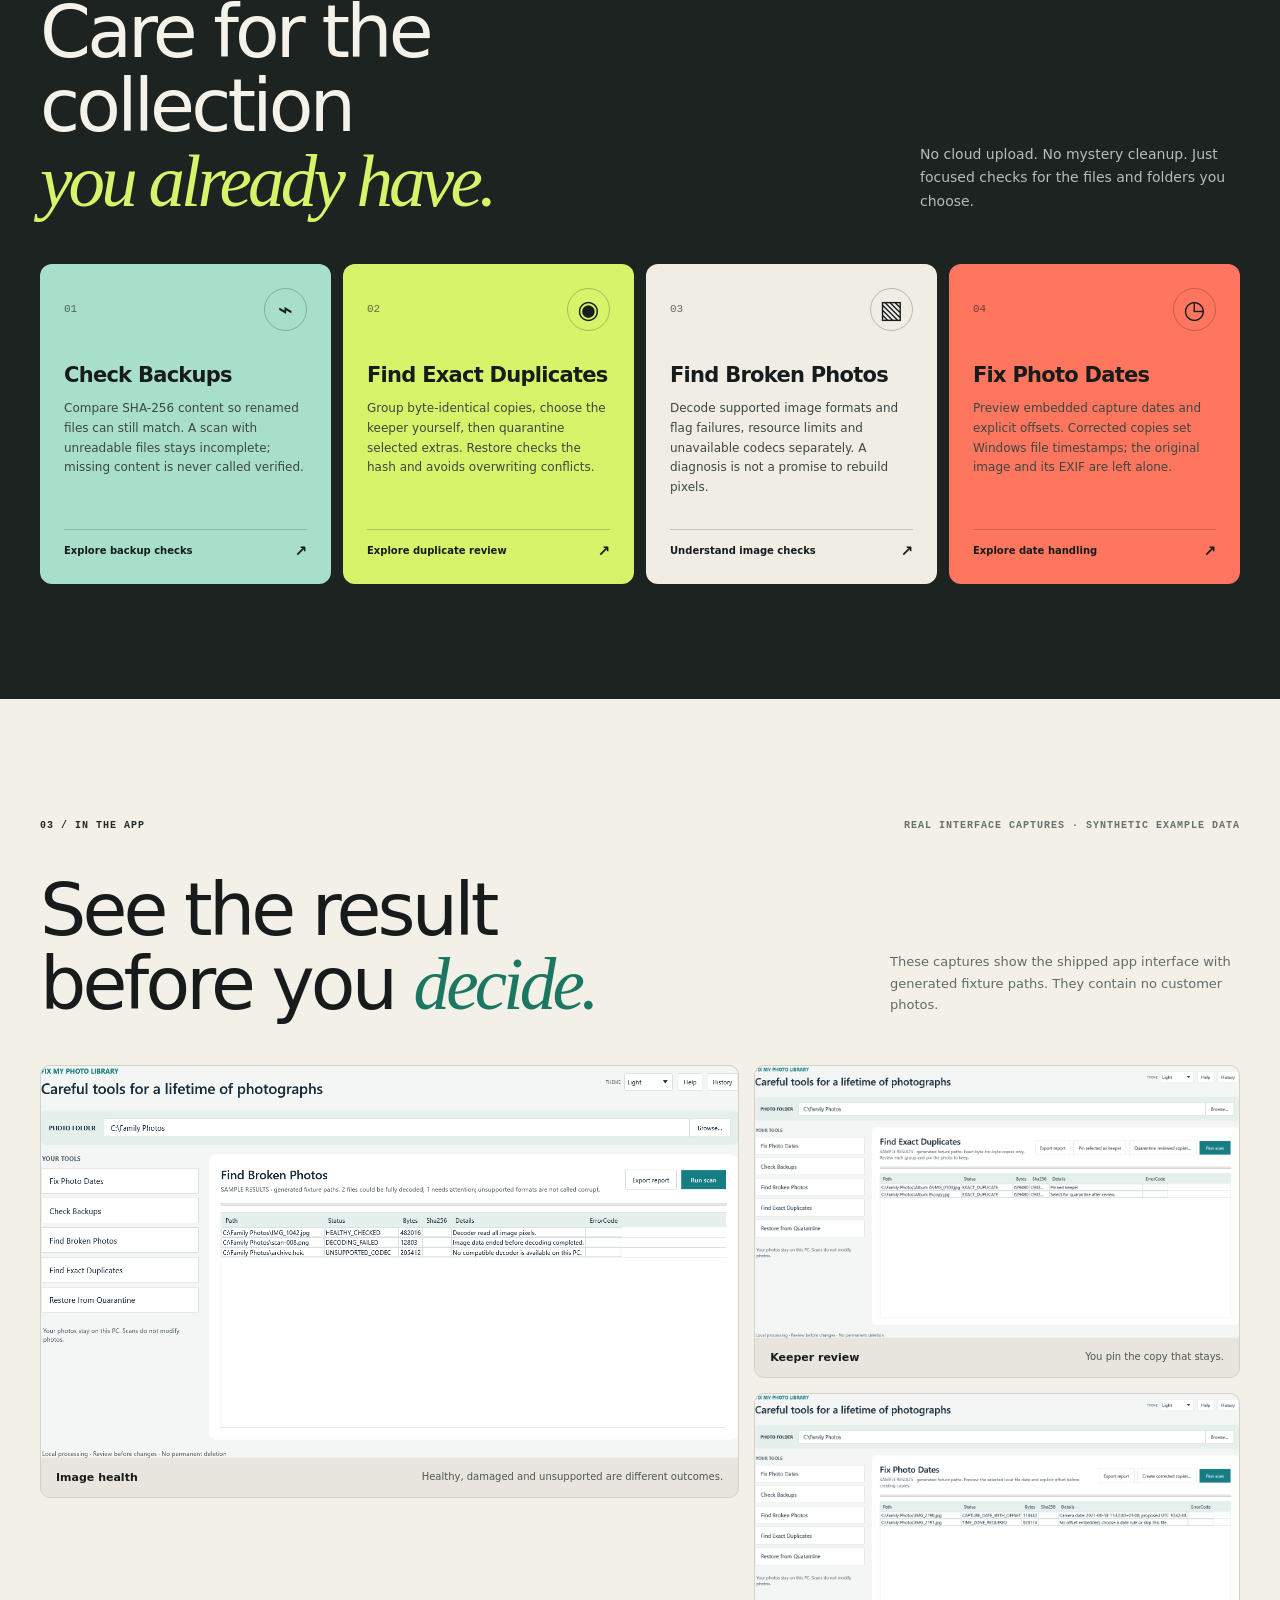
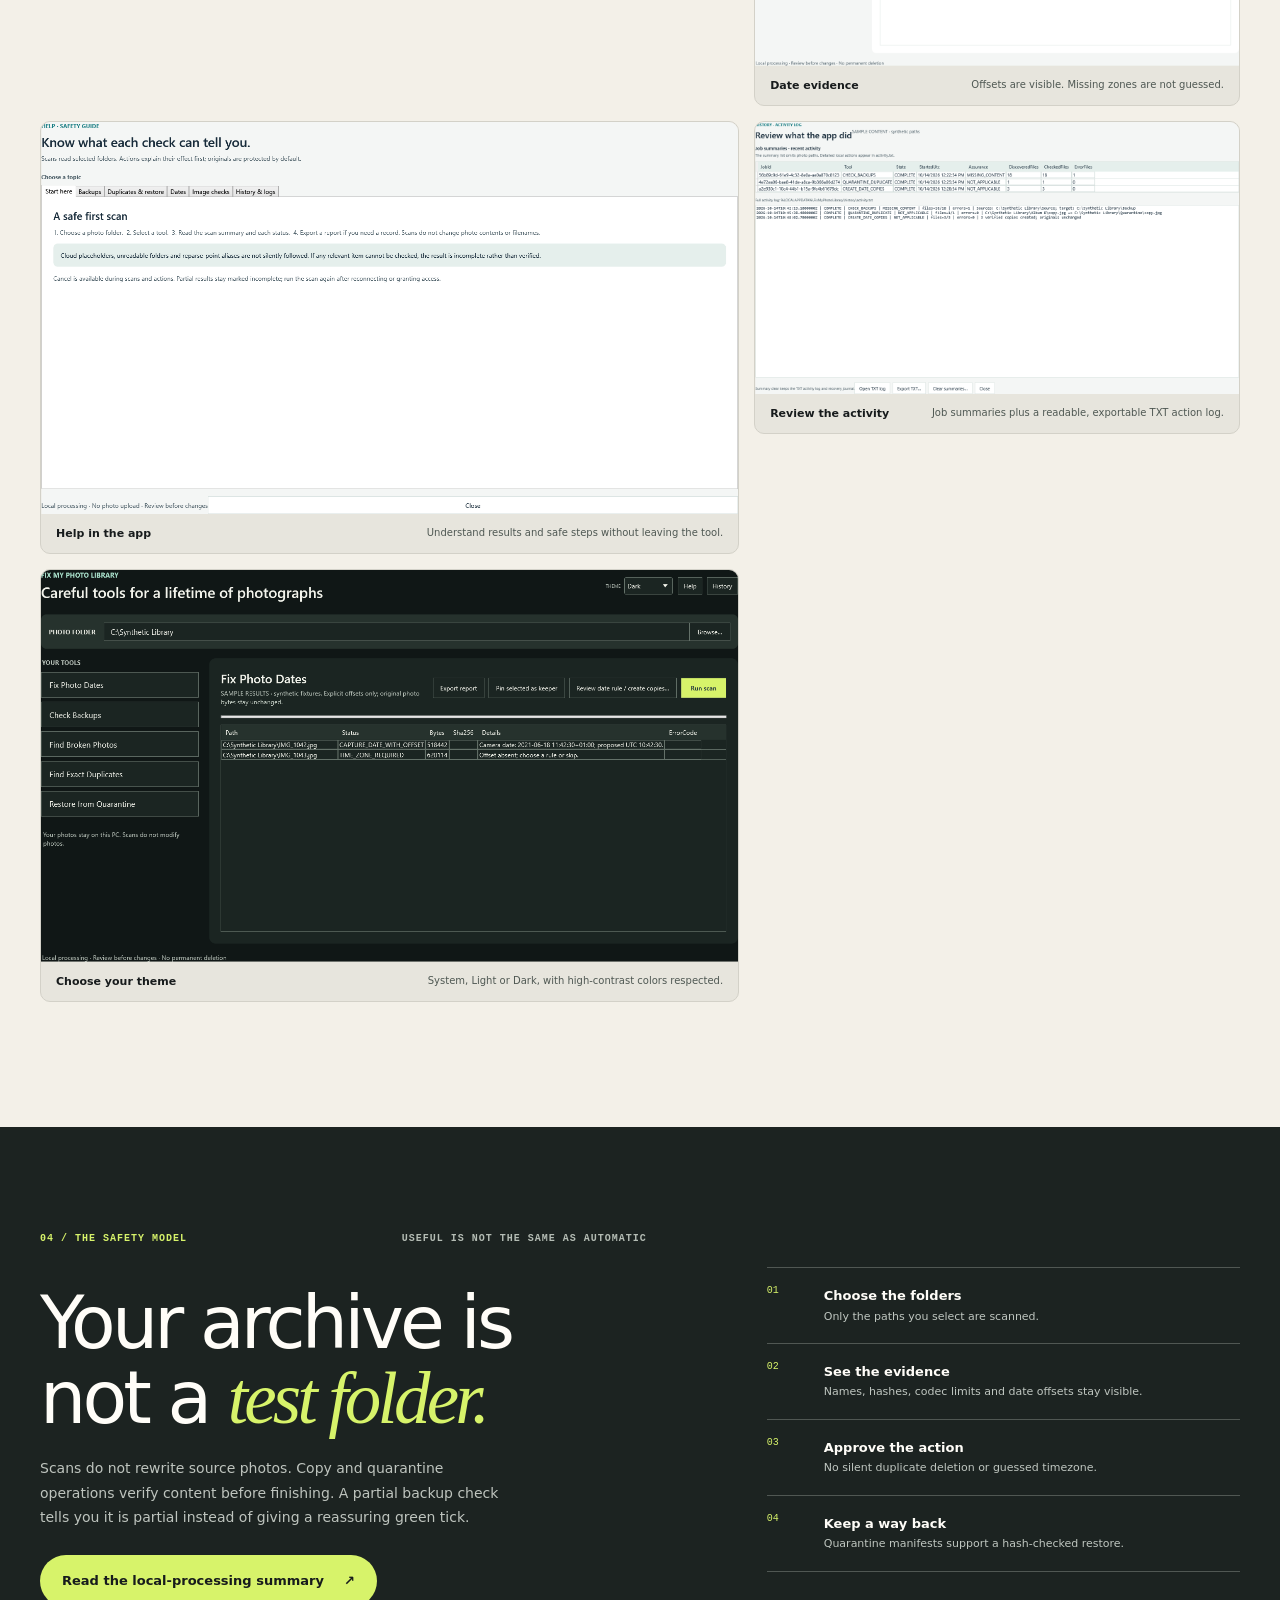
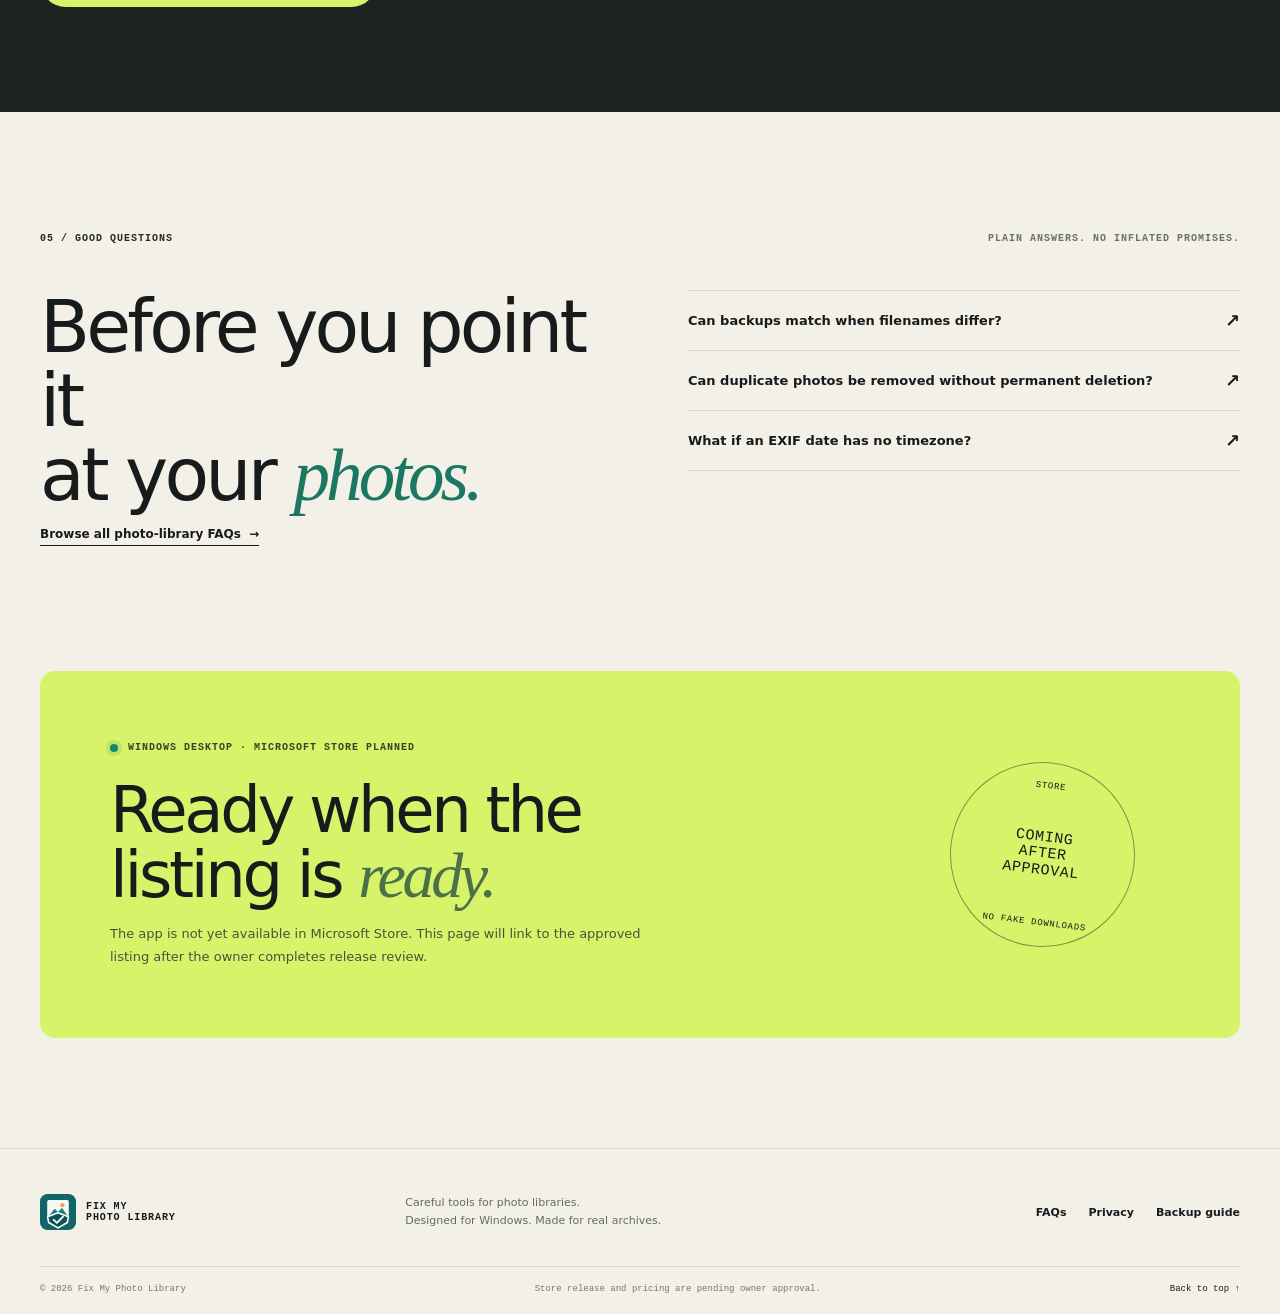
==== commit 3e2ef5d6: "Publish Fix My Photo Library website" ====
--- a/index.html
+++ b/index.html
@@ -131,6 +131,9 @@
         <figure class="gallery-large reveal"><button class="image-expand" type="button" data-image-preview data-preview-caption="Image health example · generated fixture data" aria-label="Expand image health screenshot"><img src="assets/screenshots/03-photo-health.png" alt="Fix My Photo Library sample image check distinguishing healthy, decoding-failed and unsupported-codec files" width="1366" height="768" loading="lazy"><span class="expand-cue" aria-hidden="true">Expand image ↗</span></button><figcaption><b>Image health</b><span>Healthy, damaged and unsupported are different outcomes.</span></figcaption></figure>
         <figure class="gallery-small reveal reveal-late"><button class="image-expand" type="button" data-image-preview data-preview-caption="Exact duplicate review example · generated fixture data" aria-label="Expand exact duplicates screenshot"><img src="assets/screenshots/04-exact-duplicates.png" alt="Fix My Photo Library sample exact-duplicate group with a keeper available for review" width="1366" height="768" loading="lazy"><span class="expand-cue" aria-hidden="true">Expand image ↗</span></button><figcaption><b>Keeper review</b><span>You pin the copy that stays.</span></figcaption></figure>
         <figure class="gallery-small reveal"><button class="image-expand" type="button" data-image-preview data-preview-caption="Camera date review example · generated fixture data" aria-label="Expand photo date screenshot"><img src="assets/screenshots/05-date-review.png" alt="Fix My Photo Library sample camera-date preview showing an explicit timezone offset and a date requiring review" width="1366" height="768" loading="lazy"><span class="expand-cue" aria-hidden="true">Expand image ↗</span></button><figcaption><b>Date evidence</b><span>Offsets are visible. Missing zones are not guessed.</span></figcaption></figure>
+        <figure class="gallery-small reveal reveal-late"><button class="image-expand" type="button" data-image-preview data-preview-caption="In-app safety and workflow help" aria-label="Expand in-app Help and Safety Guide screenshot"><img src="assets/screenshots/06-in-app-help.png" alt="Fix My Photo Library in-app Help and Safety Guide with topics for backups, duplicates, dates, image checks and logs" width="1366" height="768" loading="lazy"><span class="expand-cue" aria-hidden="true">Expand image ↗</span></button><figcaption><b>Help in the app</b><span>Understand results and safe steps without leaving the tool.</span></figcaption></figure>
+        <figure class="gallery-small reveal"><button class="image-expand" type="button" data-image-preview data-preview-caption="Activity history example · synthetic paths" aria-label="Expand activity log screenshot"><img src="assets/screenshots/07-activity-log.png" alt="Fix My Photo Library History and Activity Log with synthetic job summaries, TXT activity and example source-to-quarantine paths" width="1366" height="768" loading="lazy"><span class="expand-cue" aria-hidden="true">Expand image ↗</span></button><figcaption><b>Review the activity</b><span>Job summaries plus a readable, exportable TXT action log.</span></figcaption></figure>
+        <figure class="gallery-small reveal reveal-late"><button class="image-expand" type="button" data-image-preview data-preview-caption="Dark theme example · generated fixture data" aria-label="Expand dark theme screenshot"><img src="assets/screenshots/08-dark-theme.png" alt="Fix My Photo Library date review in the user-selectable dark theme, showing timezone evidence" width="1366" height="768" loading="lazy"><span class="expand-cue" aria-hidden="true">Expand image ↗</span></button><figcaption><b>Choose your theme</b><span>System, Light or Dark, with high-contrast colors respected.</span></figcaption></figure>
       </div>
     </section>
 
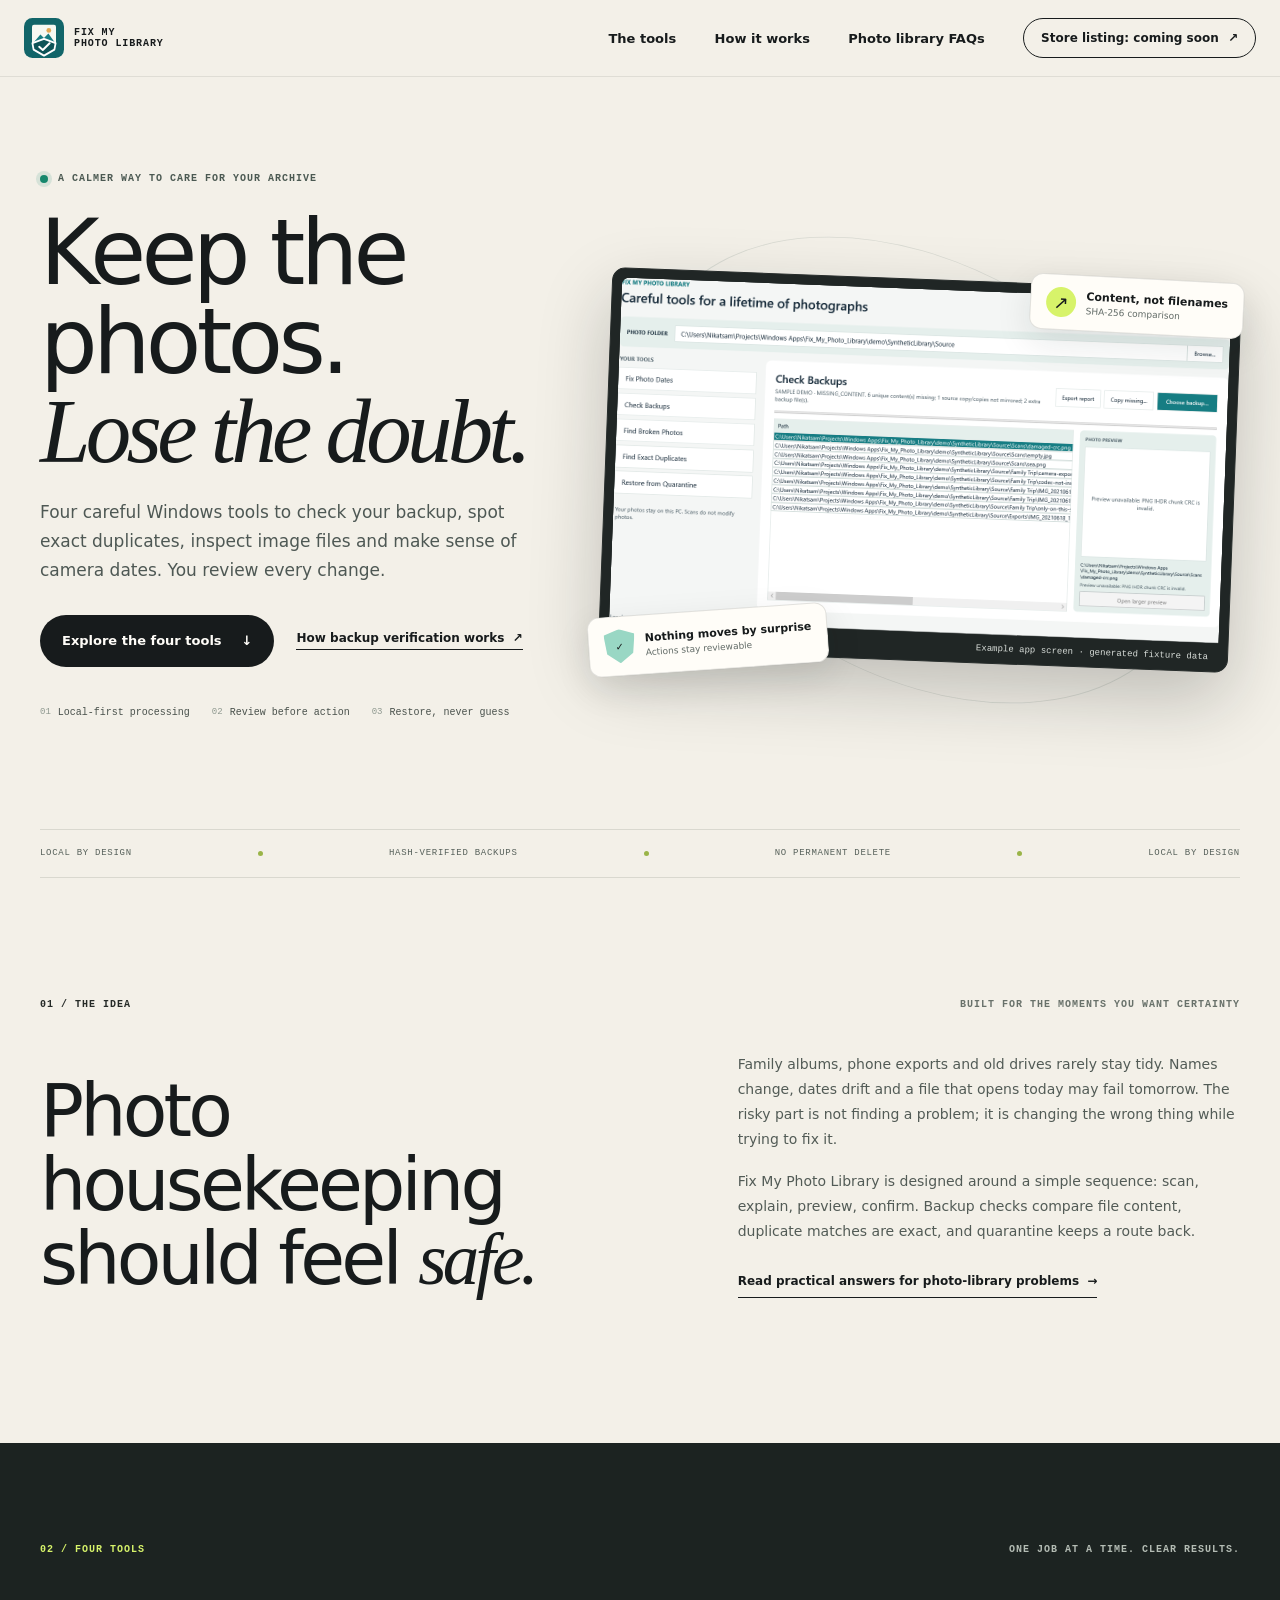
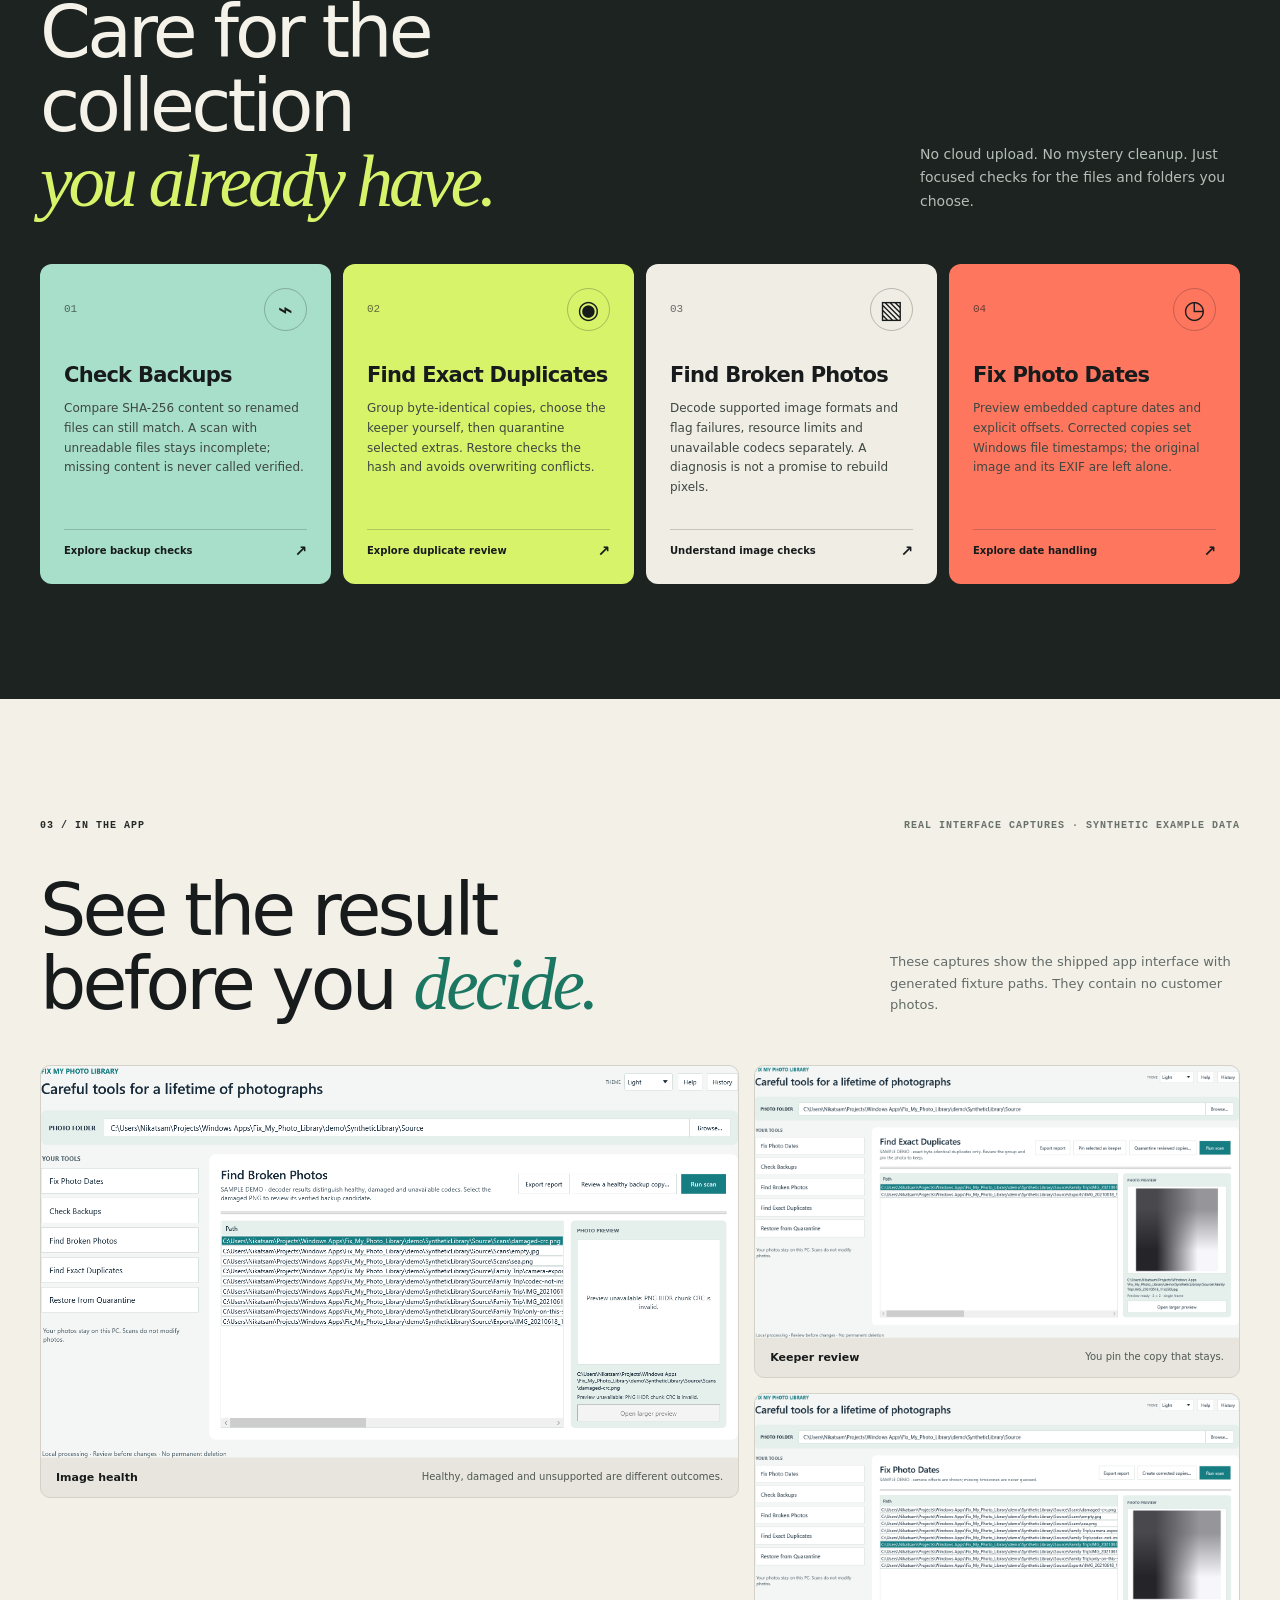
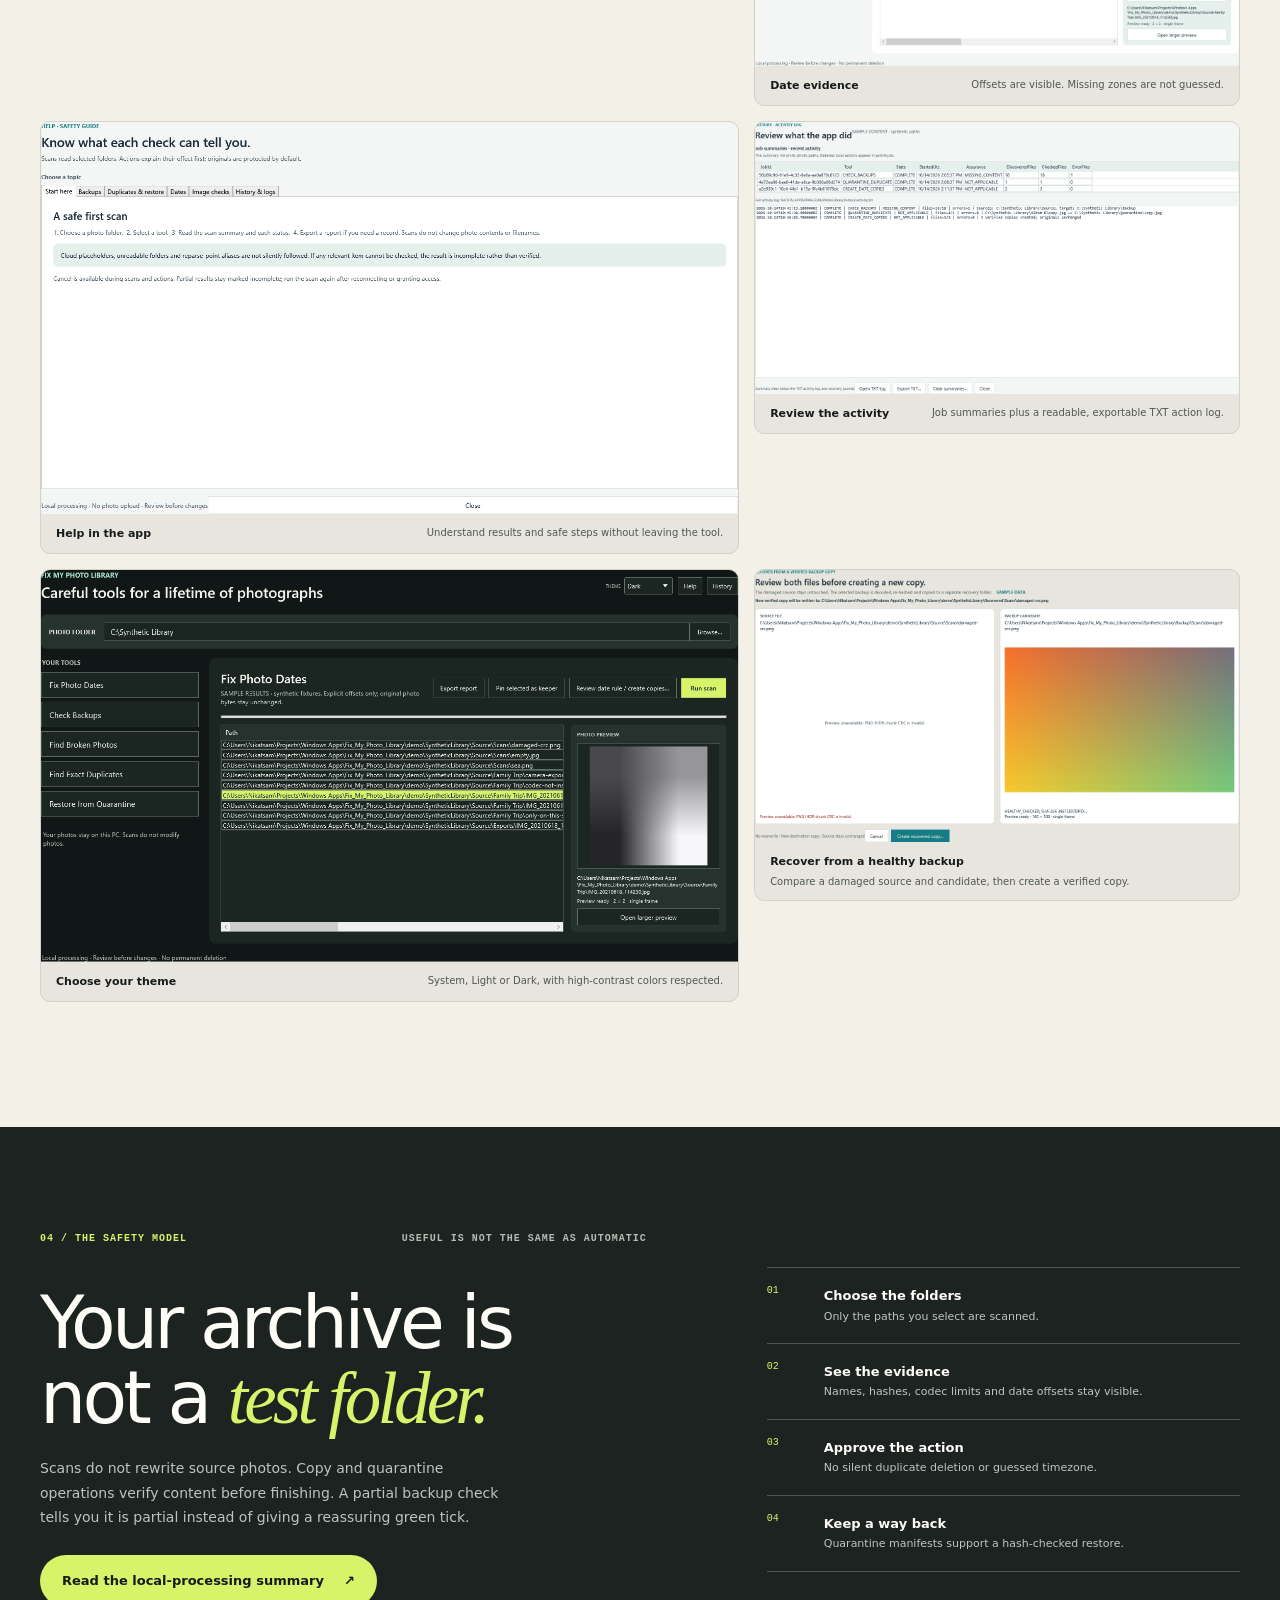
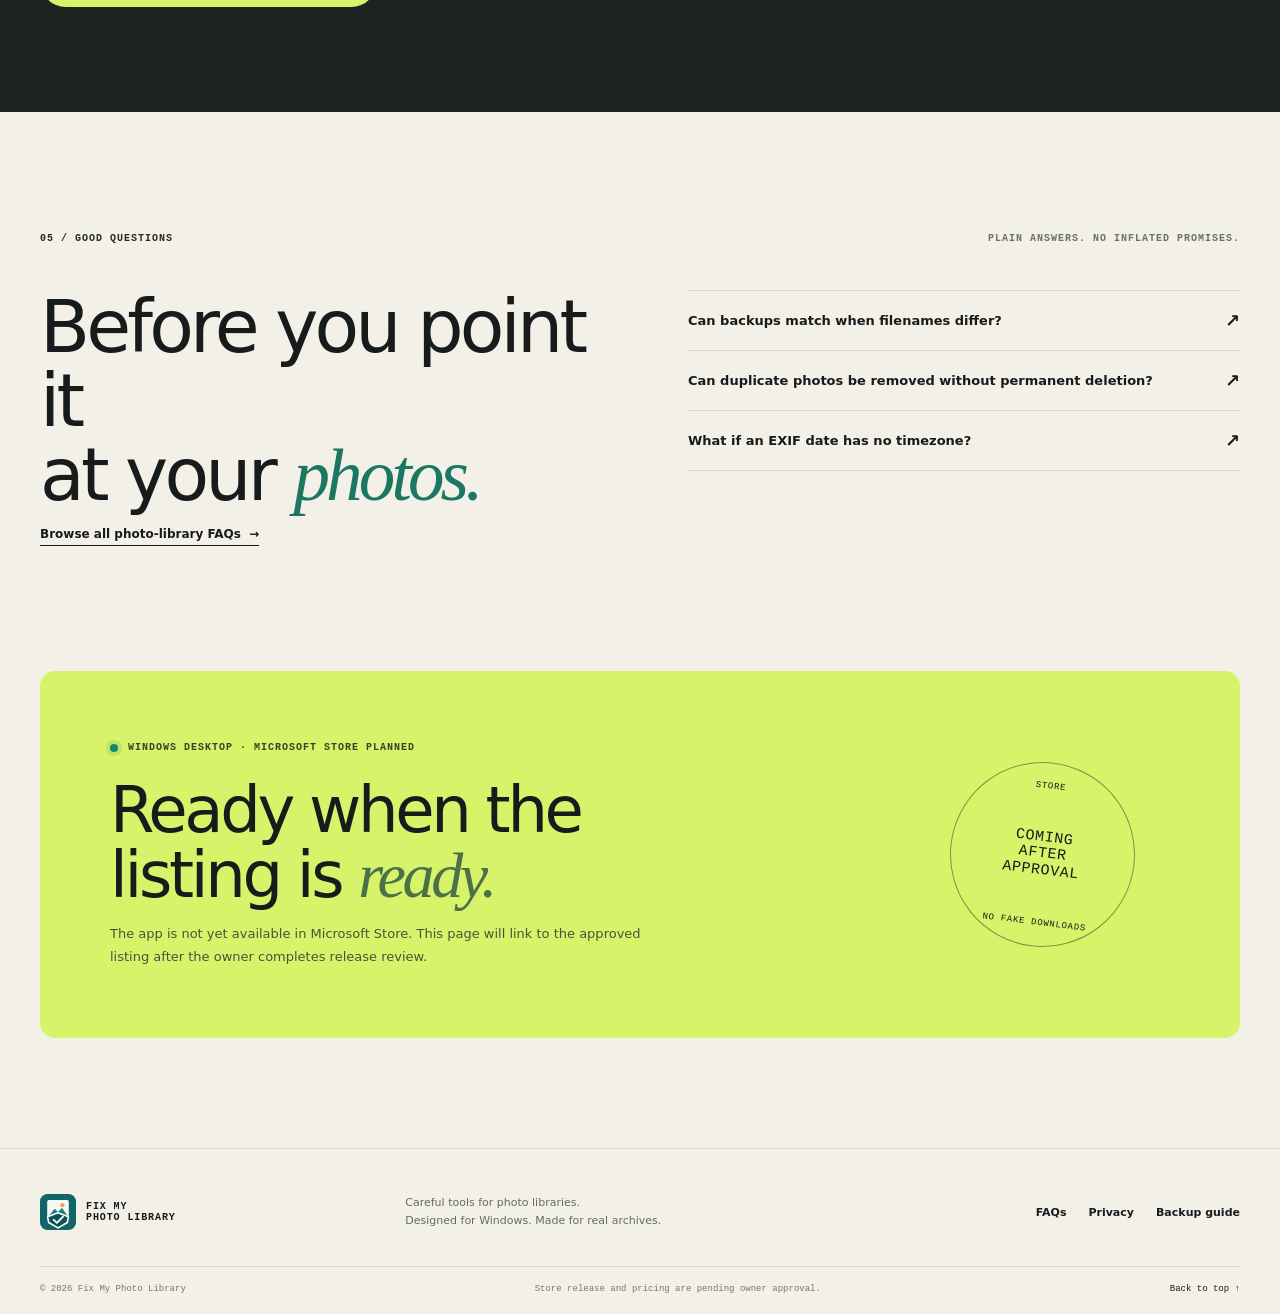
==== commit ef80ed92: "Publish Fix My Photo Library website" ====
--- a/index.html
+++ b/index.html
@@ -134,6 +134,7 @@
         <figure class="gallery-small reveal reveal-late"><button class="image-expand" type="button" data-image-preview data-preview-caption="In-app safety and workflow help" aria-label="Expand in-app Help and Safety Guide screenshot"><img src="assets/screenshots/06-in-app-help.png" alt="Fix My Photo Library in-app Help and Safety Guide with topics for backups, duplicates, dates, image checks and logs" width="1366" height="768" loading="lazy"><span class="expand-cue" aria-hidden="true">Expand image ↗</span></button><figcaption><b>Help in the app</b><span>Understand results and safe steps without leaving the tool.</span></figcaption></figure>
         <figure class="gallery-small reveal"><button class="image-expand" type="button" data-image-preview data-preview-caption="Activity history example · synthetic paths" aria-label="Expand activity log screenshot"><img src="assets/screenshots/07-activity-log.png" alt="Fix My Photo Library History and Activity Log with synthetic job summaries, TXT activity and example source-to-quarantine paths" width="1366" height="768" loading="lazy"><span class="expand-cue" aria-hidden="true">Expand image ↗</span></button><figcaption><b>Review the activity</b><span>Job summaries plus a readable, exportable TXT action log.</span></figcaption></figure>
         <figure class="gallery-small reveal reveal-late"><button class="image-expand" type="button" data-image-preview data-preview-caption="Dark theme example · generated fixture data" aria-label="Expand dark theme screenshot"><img src="assets/screenshots/08-dark-theme.png" alt="Fix My Photo Library date review in the user-selectable dark theme, showing timezone evidence" width="1366" height="768" loading="lazy"><span class="expand-cue" aria-hidden="true">Expand image ↗</span></button><figcaption><b>Choose your theme</b><span>System, Light or Dark, with high-contrast colors respected.</span></figcaption></figure>
+        <figure class="gallery-small reveal"><button class="image-expand" type="button" data-image-preview data-preview-caption="Backup recovery review · generated damaged and healthy PNG fixtures" aria-label="Expand damaged photo recovery review screenshot"><img src="assets/screenshots/09-backup-recovery.png" alt="Fix My Photo Library side-by-side review of a damaged source PNG and verified healthy backup before creating a recovery copy" width="1366" height="768" loading="lazy"><span class="expand-cue" aria-hidden="true">Expand image ↗</span></button><figcaption><b>Recover from a healthy backup</b><span>Compare a damaged source and candidate, then create a verified copy.</span></figcaption></figure>
       </div>
     </section>
 
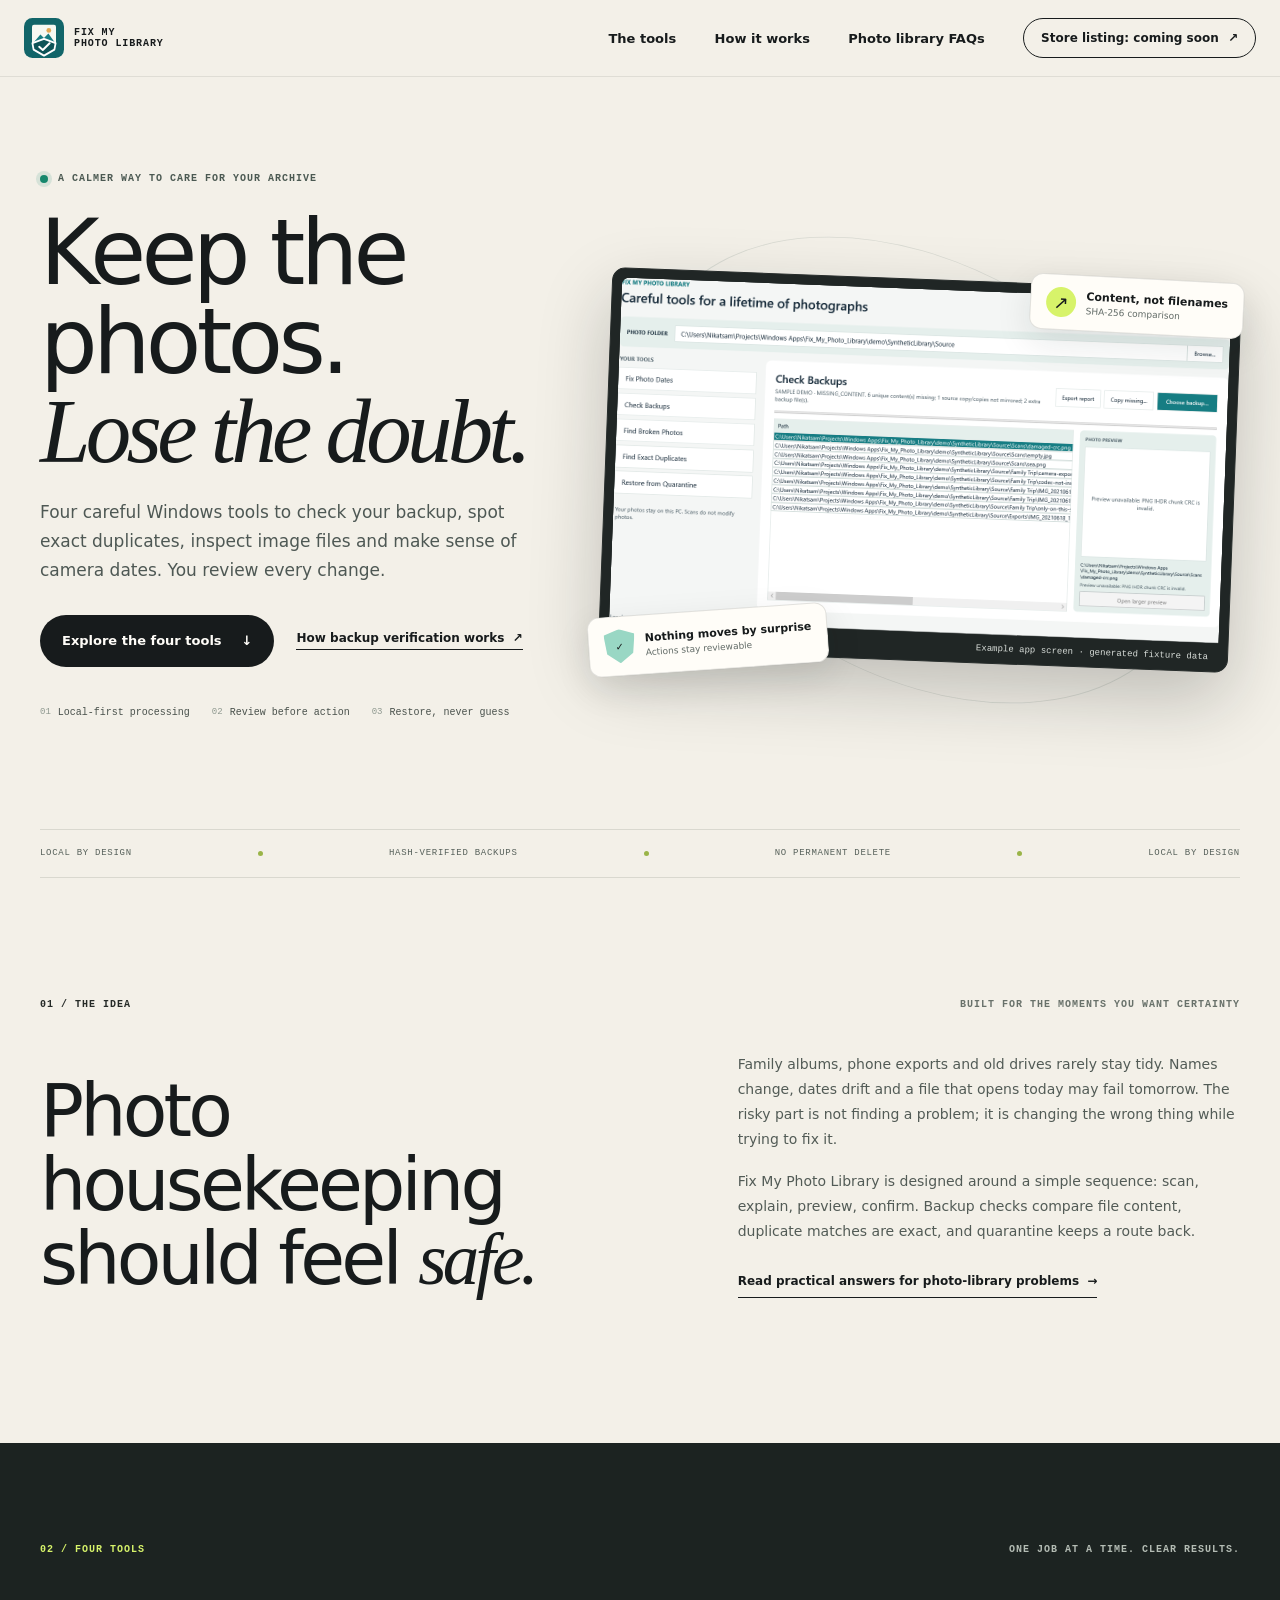
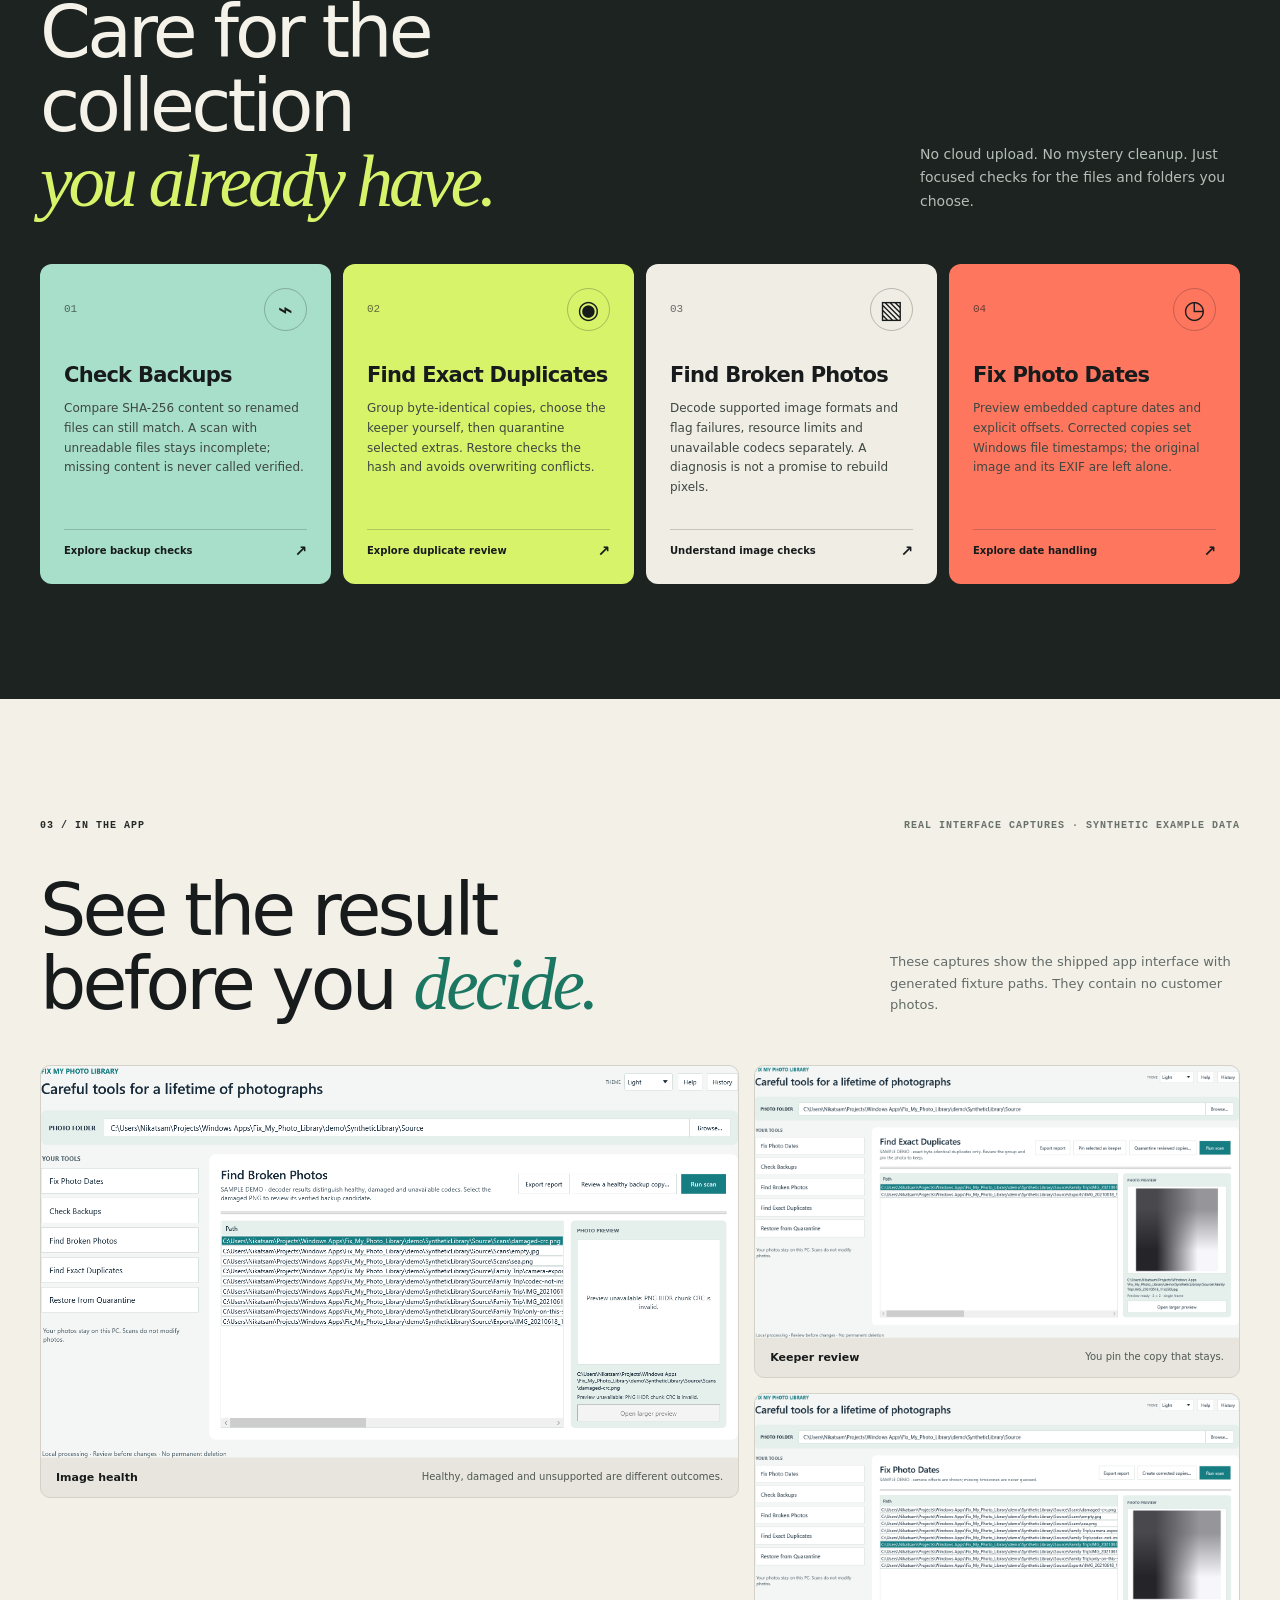
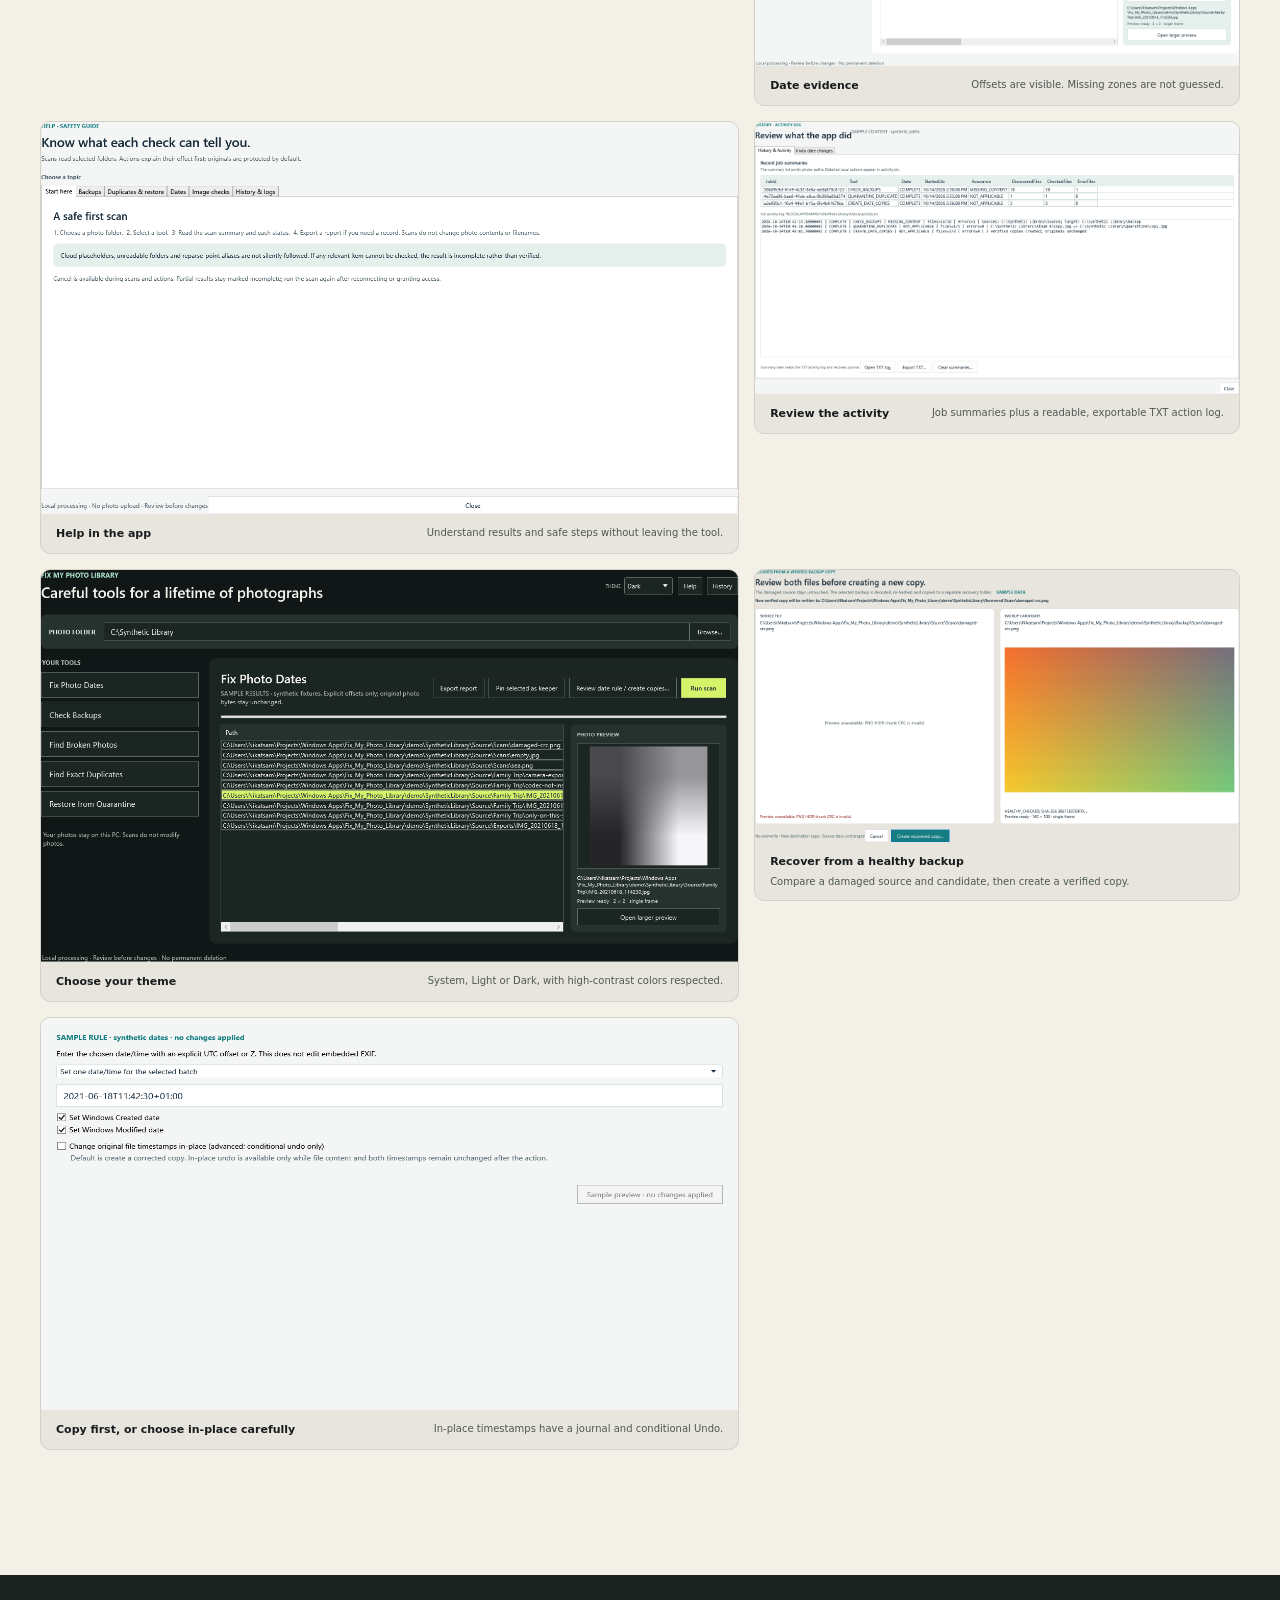
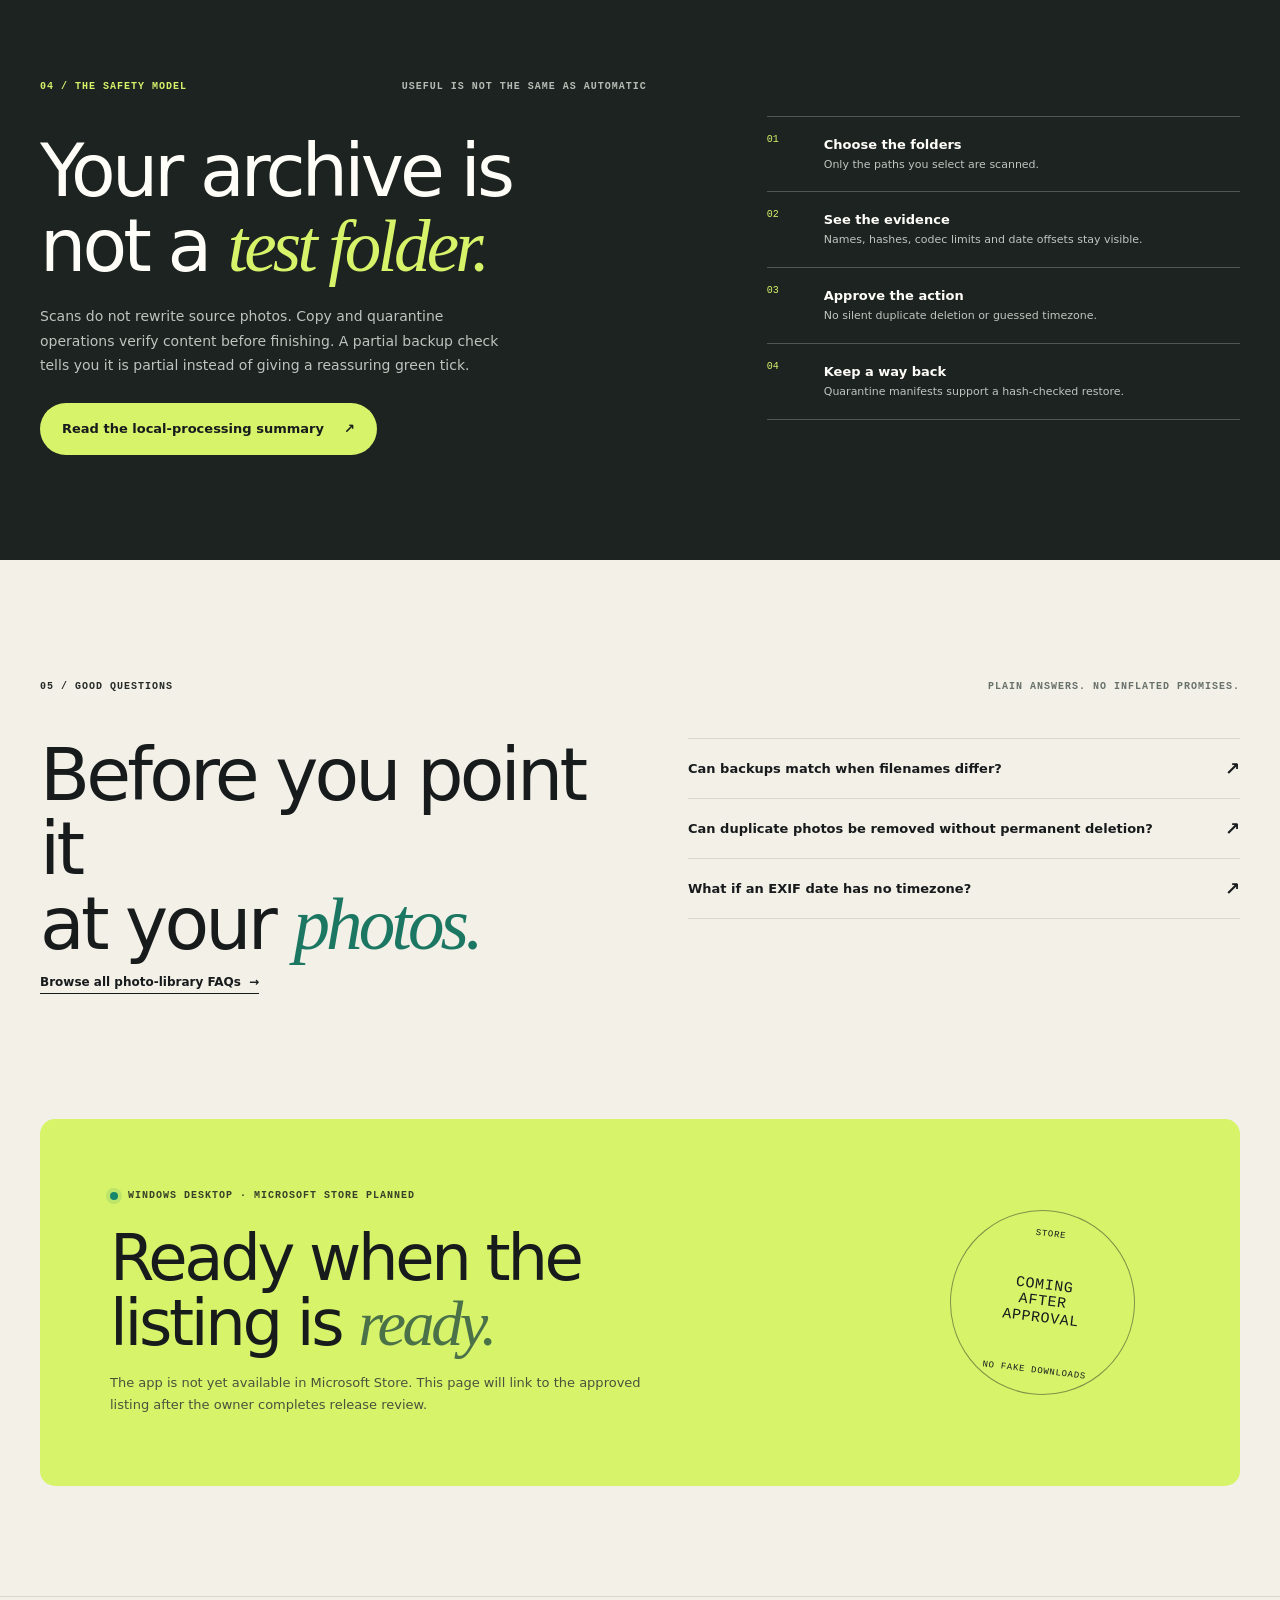
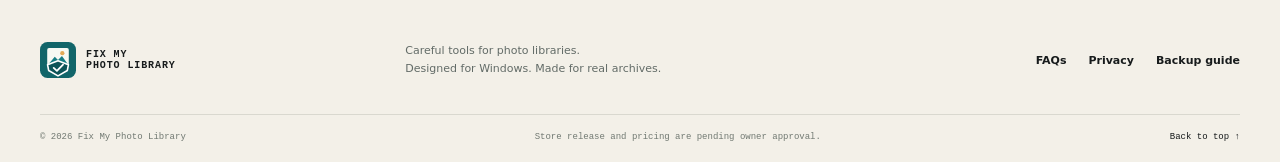
==== commit 37754759: "Publish Fix My Photo Library website" ====
--- a/index.html
+++ b/index.html
@@ -135,6 +135,7 @@
         <figure class="gallery-small reveal"><button class="image-expand" type="button" data-image-preview data-preview-caption="Activity history example · synthetic paths" aria-label="Expand activity log screenshot"><img src="assets/screenshots/07-activity-log.png" alt="Fix My Photo Library History and Activity Log with synthetic job summaries, TXT activity and example source-to-quarantine paths" width="1366" height="768" loading="lazy"><span class="expand-cue" aria-hidden="true">Expand image ↗</span></button><figcaption><b>Review the activity</b><span>Job summaries plus a readable, exportable TXT action log.</span></figcaption></figure>
         <figure class="gallery-small reveal reveal-late"><button class="image-expand" type="button" data-image-preview data-preview-caption="Dark theme example · generated fixture data" aria-label="Expand dark theme screenshot"><img src="assets/screenshots/08-dark-theme.png" alt="Fix My Photo Library date review in the user-selectable dark theme, showing timezone evidence" width="1366" height="768" loading="lazy"><span class="expand-cue" aria-hidden="true">Expand image ↗</span></button><figcaption><b>Choose your theme</b><span>System, Light or Dark, with high-contrast colors respected.</span></figcaption></figure>
         <figure class="gallery-small reveal"><button class="image-expand" type="button" data-image-preview data-preview-caption="Backup recovery review · generated damaged and healthy PNG fixtures" aria-label="Expand damaged photo recovery review screenshot"><img src="assets/screenshots/09-backup-recovery.png" alt="Fix My Photo Library side-by-side review of a damaged source PNG and verified healthy backup before creating a recovery copy" width="1366" height="768" loading="lazy"><span class="expand-cue" aria-hidden="true">Expand image ↗</span></button><figcaption><b>Recover from a healthy backup</b><span>Compare a damaged source and candidate, then create a verified copy.</span></figcaption></figure>
+        <figure class="gallery-small reveal reveal-late"><button class="image-expand" type="button" data-image-preview data-preview-caption="Date rule selection · synthetic sample timestamp" aria-label="Expand copy-first and in-place date rule screenshot"><img src="assets/screenshots/10-date-rule.png" alt="Fix My Photo Library date rule preview showing copy-first behavior and an explicitly confirmed in-place timestamp option with conditional Undo" width="1366" height="768" loading="lazy"><span class="expand-cue" aria-hidden="true">Expand image ↗</span></button><figcaption><b>Copy first, or choose in-place carefully</b><span>In-place timestamps have a journal and conditional Undo.</span></figcaption></figure>
       </div>
     </section>
 
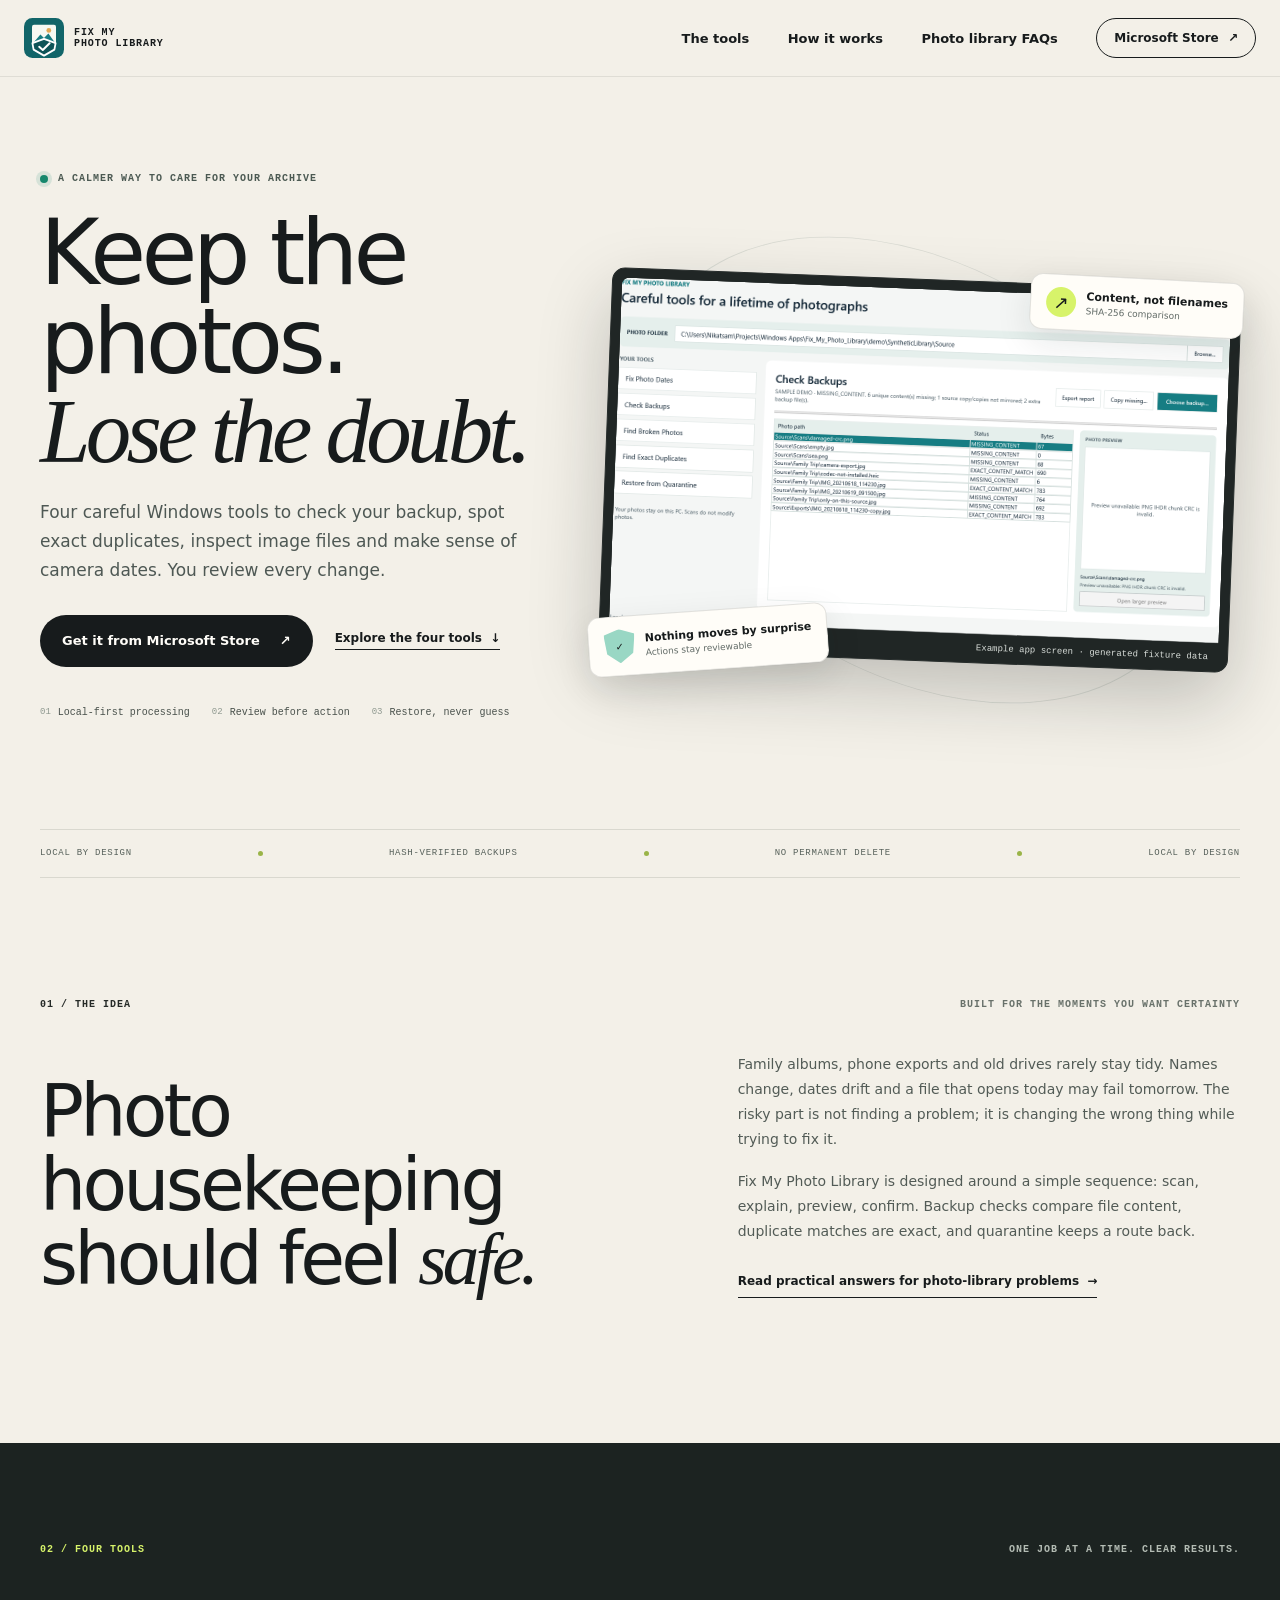
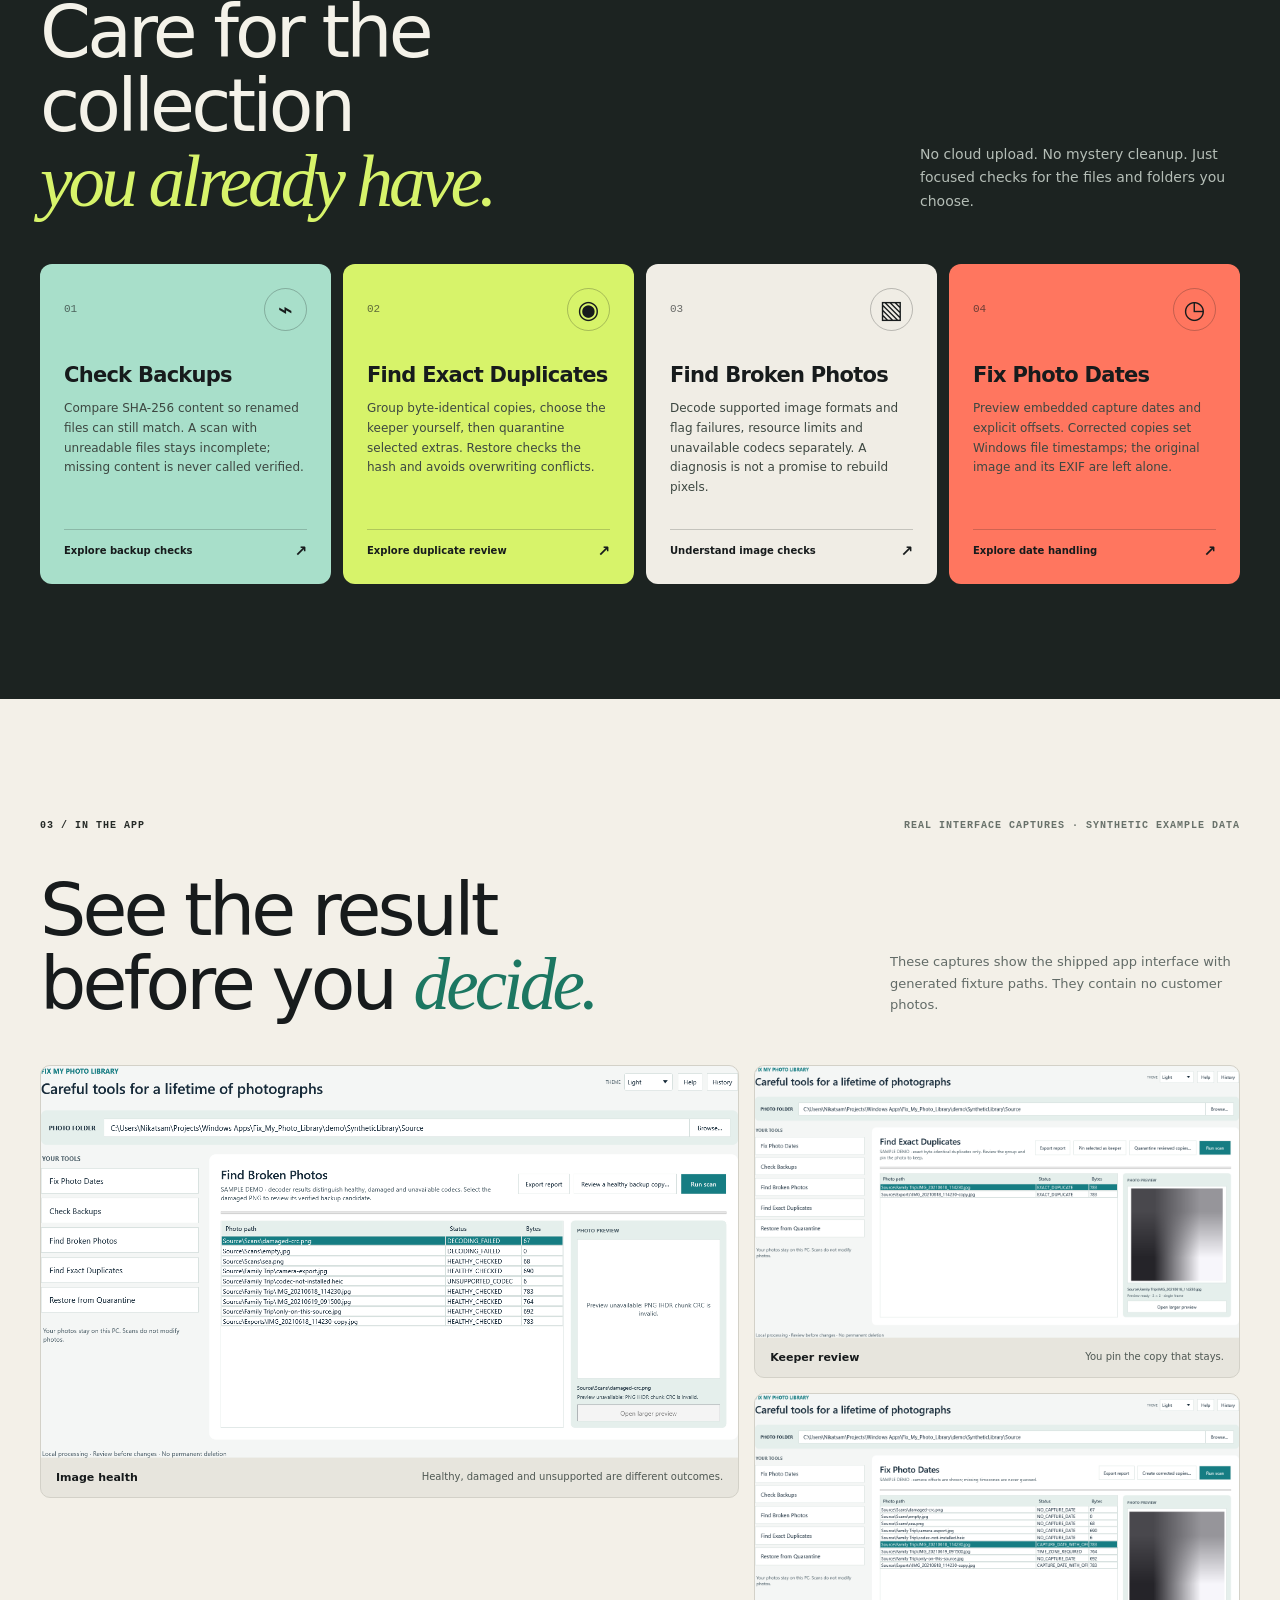
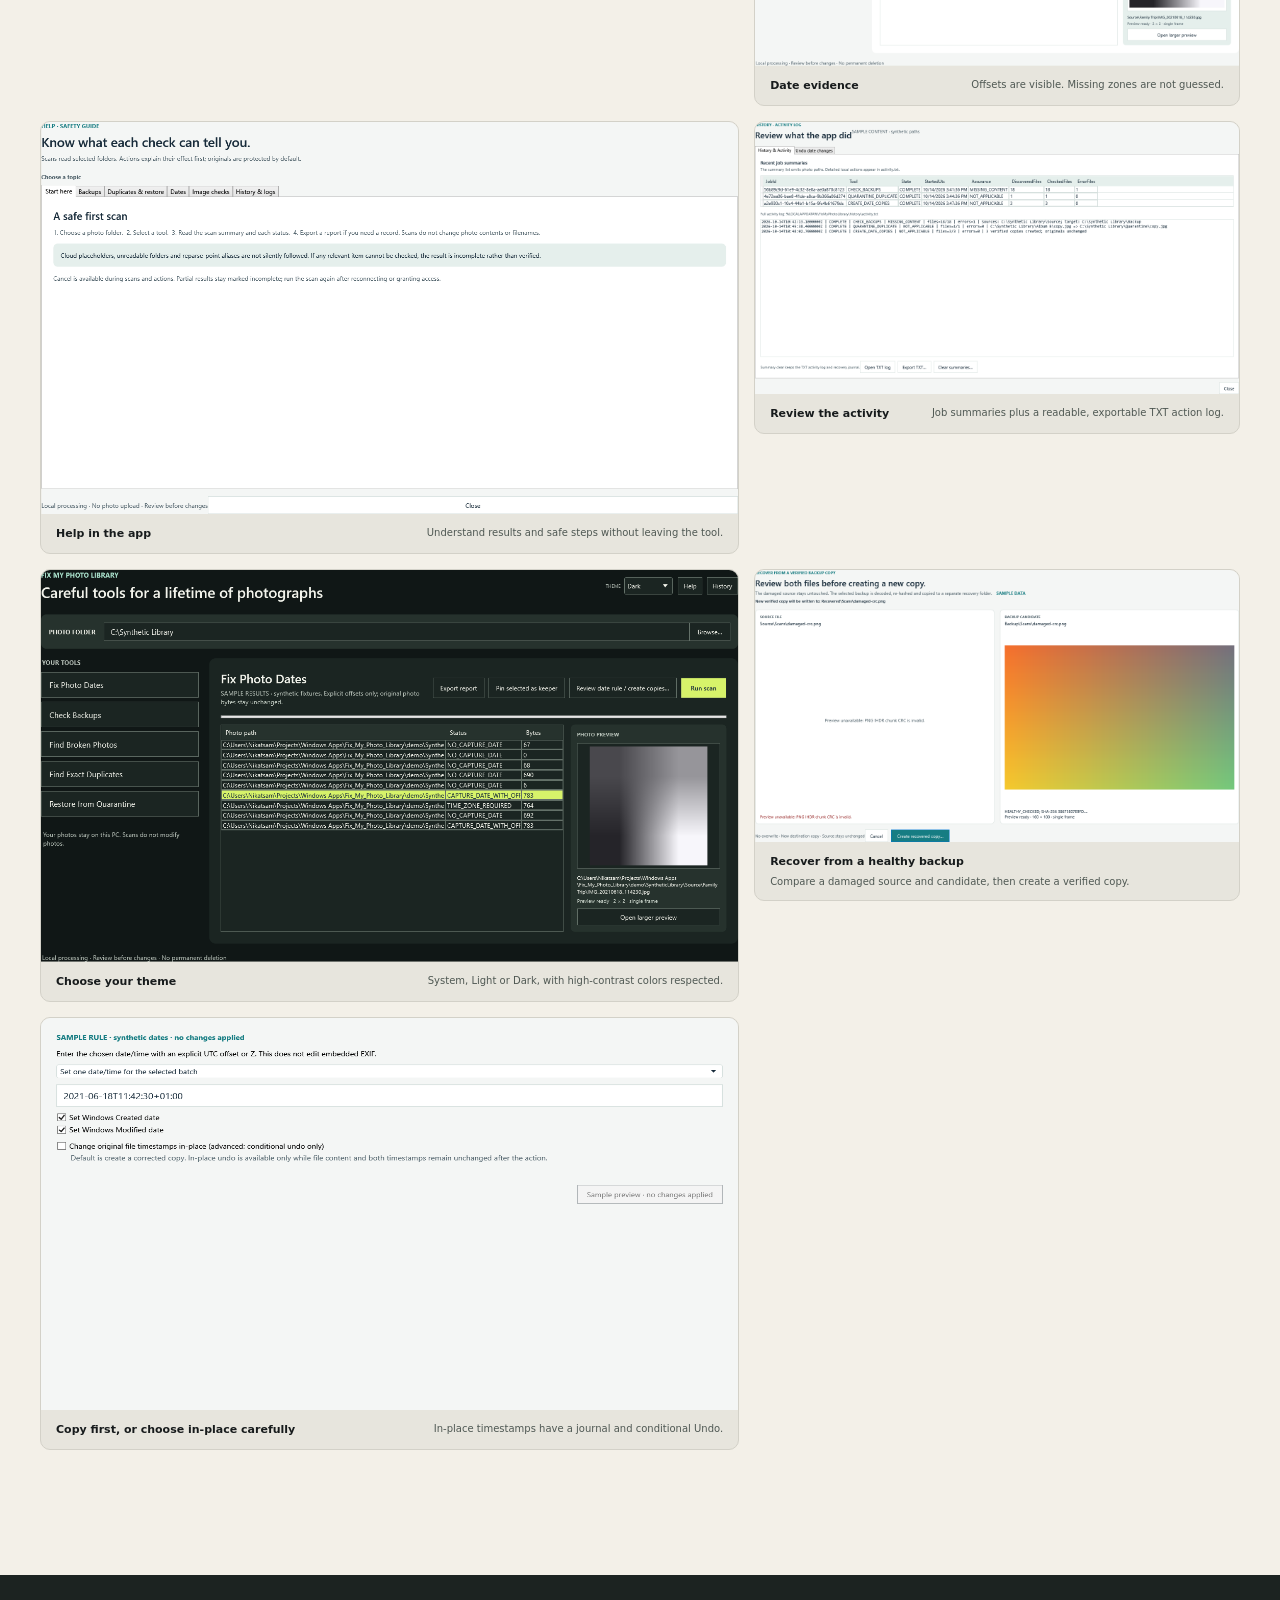
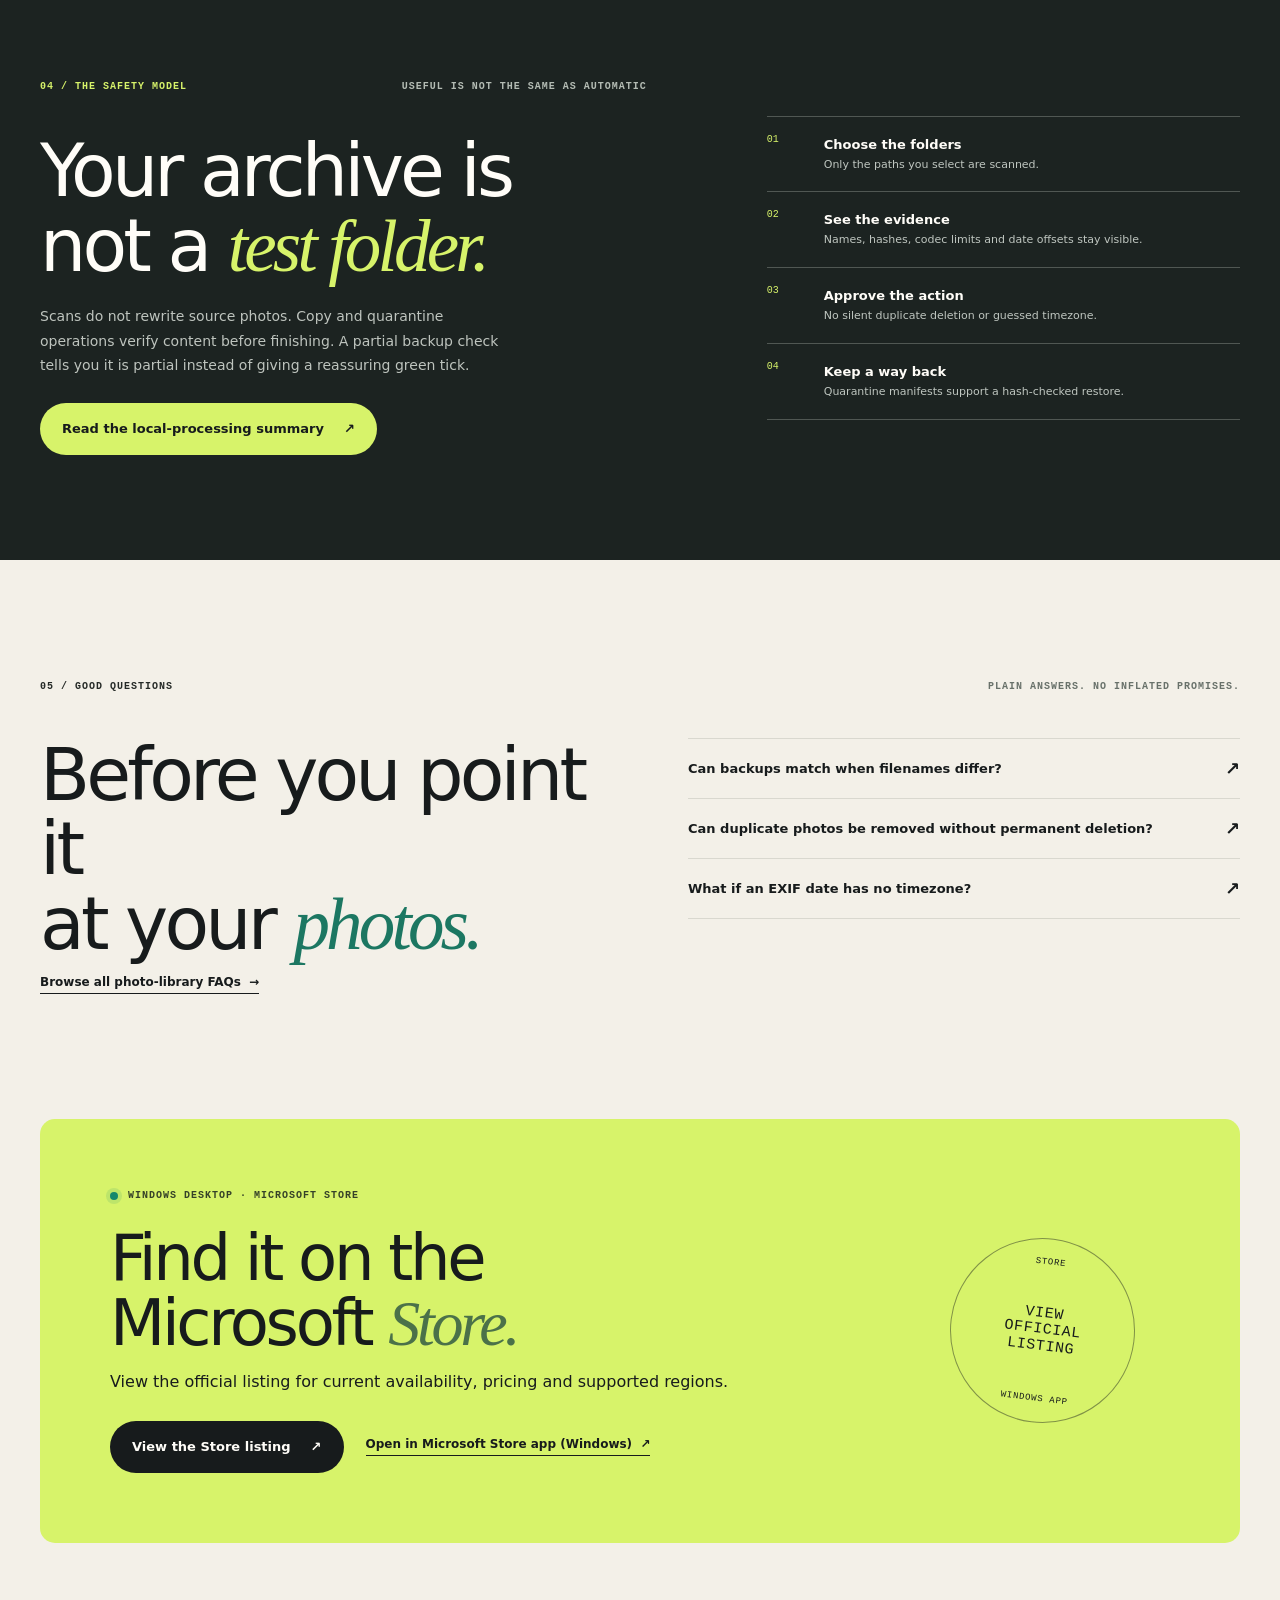
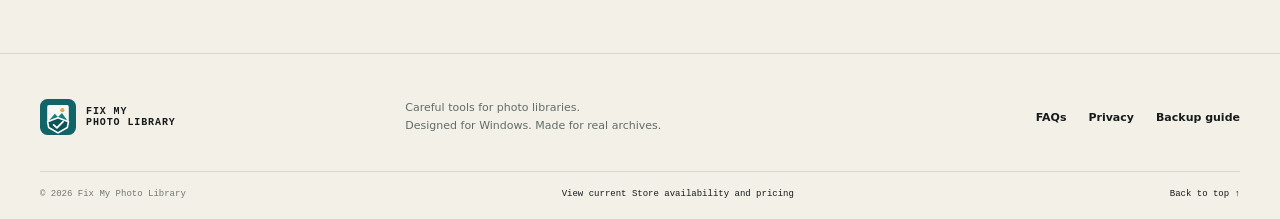
==== commit a28930c4: "Publish Fix My Photo Library website" ====
--- a/index.html
+++ b/index.html
@@ -22,7 +22,7 @@
     "@context":"https://schema.org",
     "@graph":[
       {"@type":"WebSite","@id":"https://nikatsam.github.io/WINAPP_Fix_My_Photo_Library_Website/#website","url":"https://nikatsam.github.io/WINAPP_Fix_My_Photo_Library_Website/","name":"Fix My Photo Library","inLanguage":"en-GB"},
-      {"@type":"SoftwareApplication","@id":"https://nikatsam.github.io/WINAPP_Fix_My_Photo_Library_Website/#software","name":"Fix My Photo Library","applicationCategory":"UtilitiesApplication","applicationSubCategory":"Photo library maintenance","operatingSystem":"Windows 10 version 2004 or later, Windows 11","description":"Local-first Windows tools for checking photo backup contents, reviewing exact duplicates, validating supported image files and correcting Windows file dates on copies.","url":"https://nikatsam.github.io/WINAPP_Fix_My_Photo_Library_Website/","featureList":["SHA-256 photo backup comparison","Exact duplicate review with quarantine and restore","Supported-image decoder checks","EXIF capture-date preview with explicit timezone handling","CSV and JSON reports"]}
+      {"@type":"SoftwareApplication","@id":"https://nikatsam.github.io/WINAPP_Fix_My_Photo_Library_Website/#software","name":"Fix My Photo Library","applicationCategory":"UtilitiesApplication","applicationSubCategory":"Photo library maintenance","operatingSystem":"Windows 10 version 2004 or later, Windows 11","description":"Local-first Windows tools for checking photo backup contents, reviewing exact duplicates, validating supported image files and correcting Windows file dates on copies.","url":"https://nikatsam.github.io/WINAPP_Fix_My_Photo_Library_Website/","sameAs":"https://apps.microsoft.com/detail/9N0KLW537VH8","featureList":["SHA-256 photo backup comparison","Exact duplicate review with quarantine and restore","Supported-image decoder checks","EXIF capture-date preview with explicit timezone handling","CSV and JSON reports"]}
     ]
   }
   </script>
@@ -42,7 +42,7 @@
         <a href="#tools">The tools</a>
         <a href="#how-it-works">How it works</a>
         <a href="faq/">Photo library FAQs</a>
-        <a class="nav-cta" href="#availability">Store listing: coming soon <span aria-hidden="true">↗</span></a>
+        <a class="nav-cta" href="https://apps.microsoft.com/detail/9N0KLW537VH8">Microsoft Store <span aria-hidden="true">↗</span></a>
       </nav>
     </div>
   </header>
@@ -54,8 +54,8 @@
         <h1 id="hero-title">Keep the photos.<br><em>Lose the doubt.</em></h1>
         <p class="hero-lede">Four careful Windows tools to check your backup, spot exact duplicates, inspect image files and make sense of camera dates. You review every change.</p>
         <div class="hero-actions">
-          <a class="button button-dark" href="#tools">Explore the four tools <span aria-hidden="true">↓</span></a>
-          <a class="text-link" href="guides/verify-photo-backup/">How backup verification works <span aria-hidden="true">↗</span></a>
+          <a class="button button-dark" href="https://apps.microsoft.com/detail/9N0KLW537VH8">Get it from Microsoft Store <span aria-hidden="true">↗</span></a>
+          <a class="text-link" href="#tools">Explore the four tools <span aria-hidden="true">↓</span></a>
         </div>
         <ul class="trust-points" aria-label="Product principles">
           <li><span aria-hidden="true">01</span> Local-first processing</li>
@@ -165,15 +165,15 @@
 
     <section class="availability section-wrap" id="availability" aria-labelledby="availability-title">
       <div class="availability-card reveal">
-        <div><p class="eyebrow"><span class="eyebrow-dot"></span> Windows desktop · Microsoft Store planned</p><h2 id="availability-title">Ready when the<br>listing is <em>ready.</em></h2><p>The app is not yet available in Microsoft Store. This page will link to the approved listing after the owner completes release review.</p></div>
-        <div class="availability-stamp"><span>STORE</span><b>COMING<br>AFTER<br>APPROVAL</b><span>NO FAKE DOWNLOADS</span></div>
+        <div><p class="eyebrow"><span class="eyebrow-dot"></span> Windows desktop · Microsoft Store</p><h2 id="availability-title">Find it on the<br>Microsoft <em>Store.</em></h2><p>View the official listing for current availability, pricing and supported regions.</p><div class="hero-actions"><a class="button button-dark" href="https://apps.microsoft.com/detail/9N0KLW537VH8">View the Store listing <span aria-hidden="true">↗</span></a><a class="text-link" href="ms-windows-store://pdp/?productid=9N0KLW537VH8" aria-label="Open Fix My Photo Library in Microsoft Store on Windows">Open in Microsoft Store app (Windows) <span aria-hidden="true">↗</span></a></div></div>
+        <div class="availability-stamp"><span>STORE</span><b>VIEW<br>OFFICIAL<br>LISTING</b><span>WINDOWS APP</span></div>
       </div>
     </section>
   </main>
 
   <footer class="site-footer">
     <div class="footer-main section-wrap"><a class="brand brand-footer" href="./"><img src="assets/favicon.svg" alt="" width="36" height="36"><span>FIX MY<br>PHOTO LIBRARY</span></a><p>Careful tools for photo libraries.<br>Designed for Windows. Made for real archives.</p><nav aria-label="Footer"><a href="faq/">FAQs</a><a href="privacy/">Privacy</a><a href="guides/verify-photo-backup/">Backup guide</a></nav></div>
-    <div class="footer-bottom section-wrap"><span>© 2026 Fix My Photo Library</span><span>Store release and pricing are pending owner approval.</span><a href="#main">Back to top ↑</a></div>
+    <div class="footer-bottom section-wrap"><span>© 2026 Fix My Photo Library</span><span><a href="https://apps.microsoft.com/detail/9N0KLW537VH8">View current Store availability and pricing</a></span><a href="#main">Back to top ↑</a></div>
   </footer>
   <dialog class="image-lightbox" id="image-lightbox" aria-labelledby="image-lightbox-title">
     <h2 class="sr-only" id="image-lightbox-title">Expanded screenshot preview</h2>
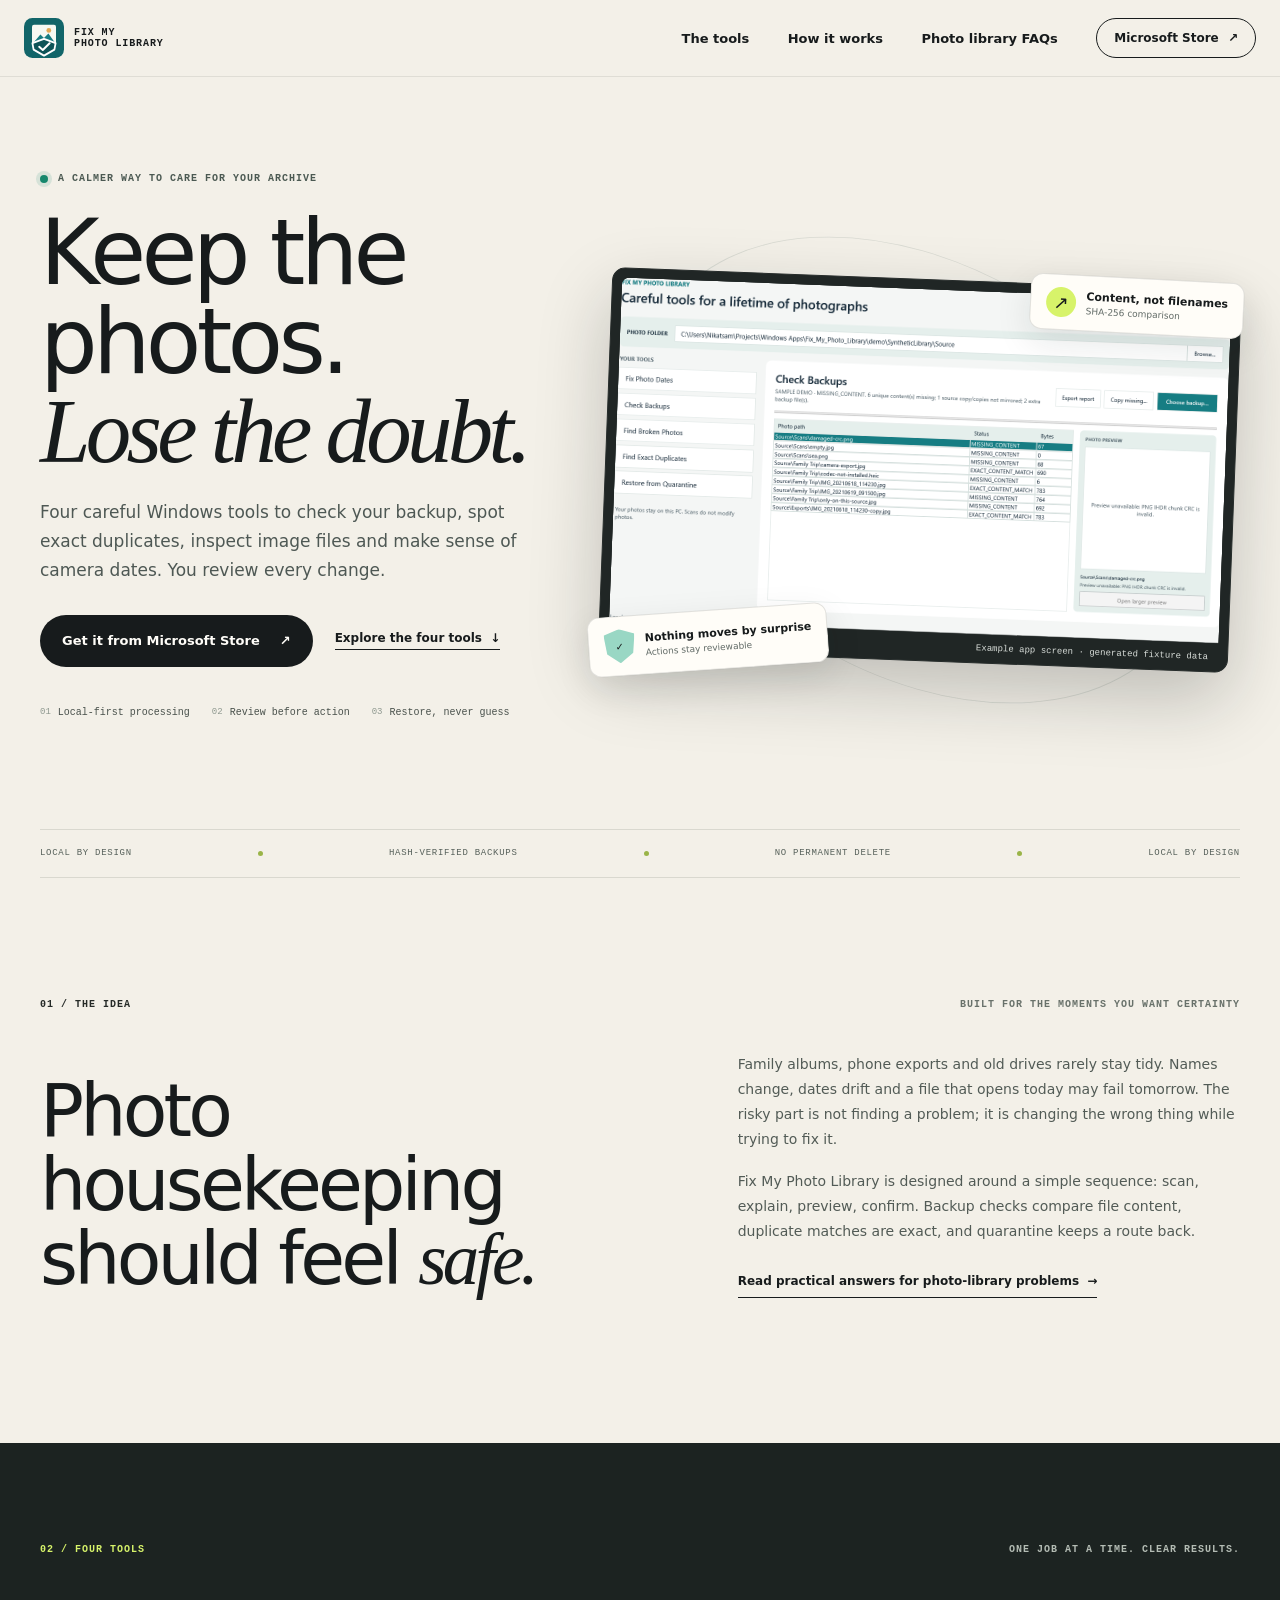
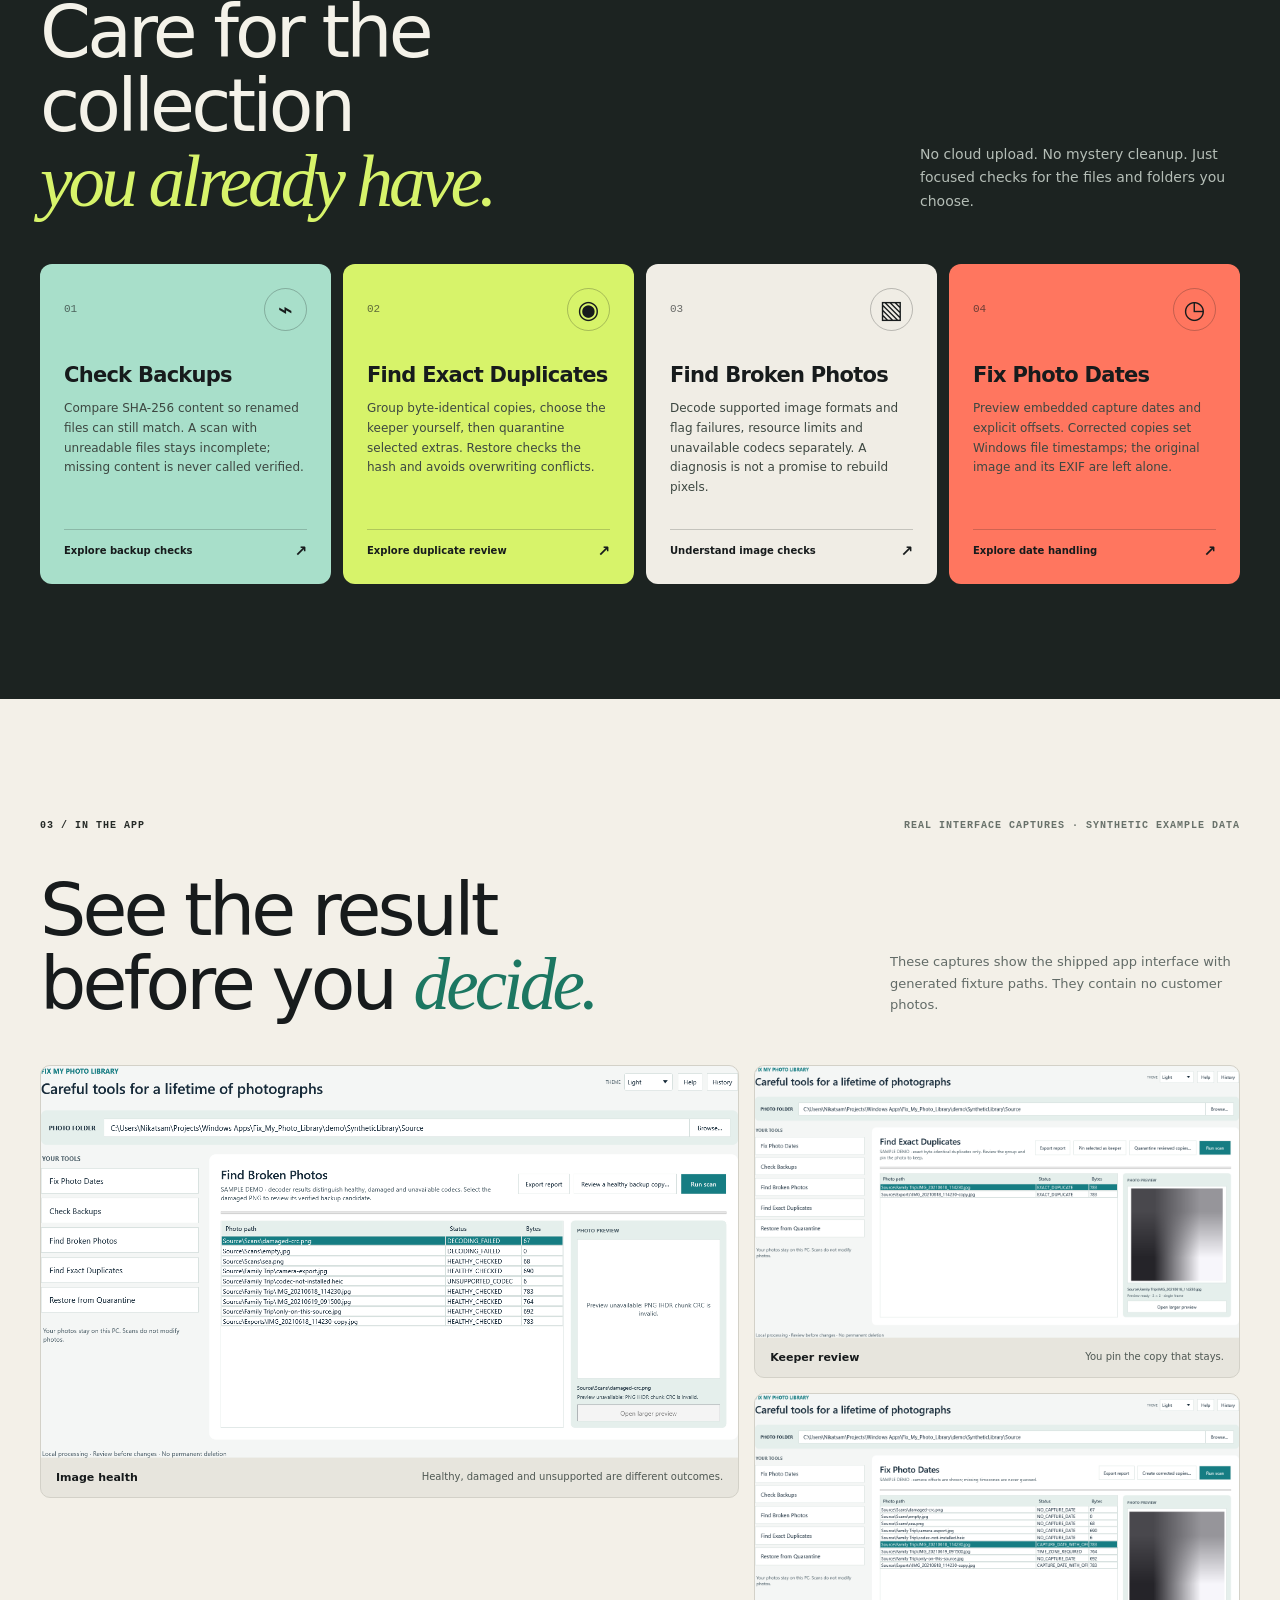
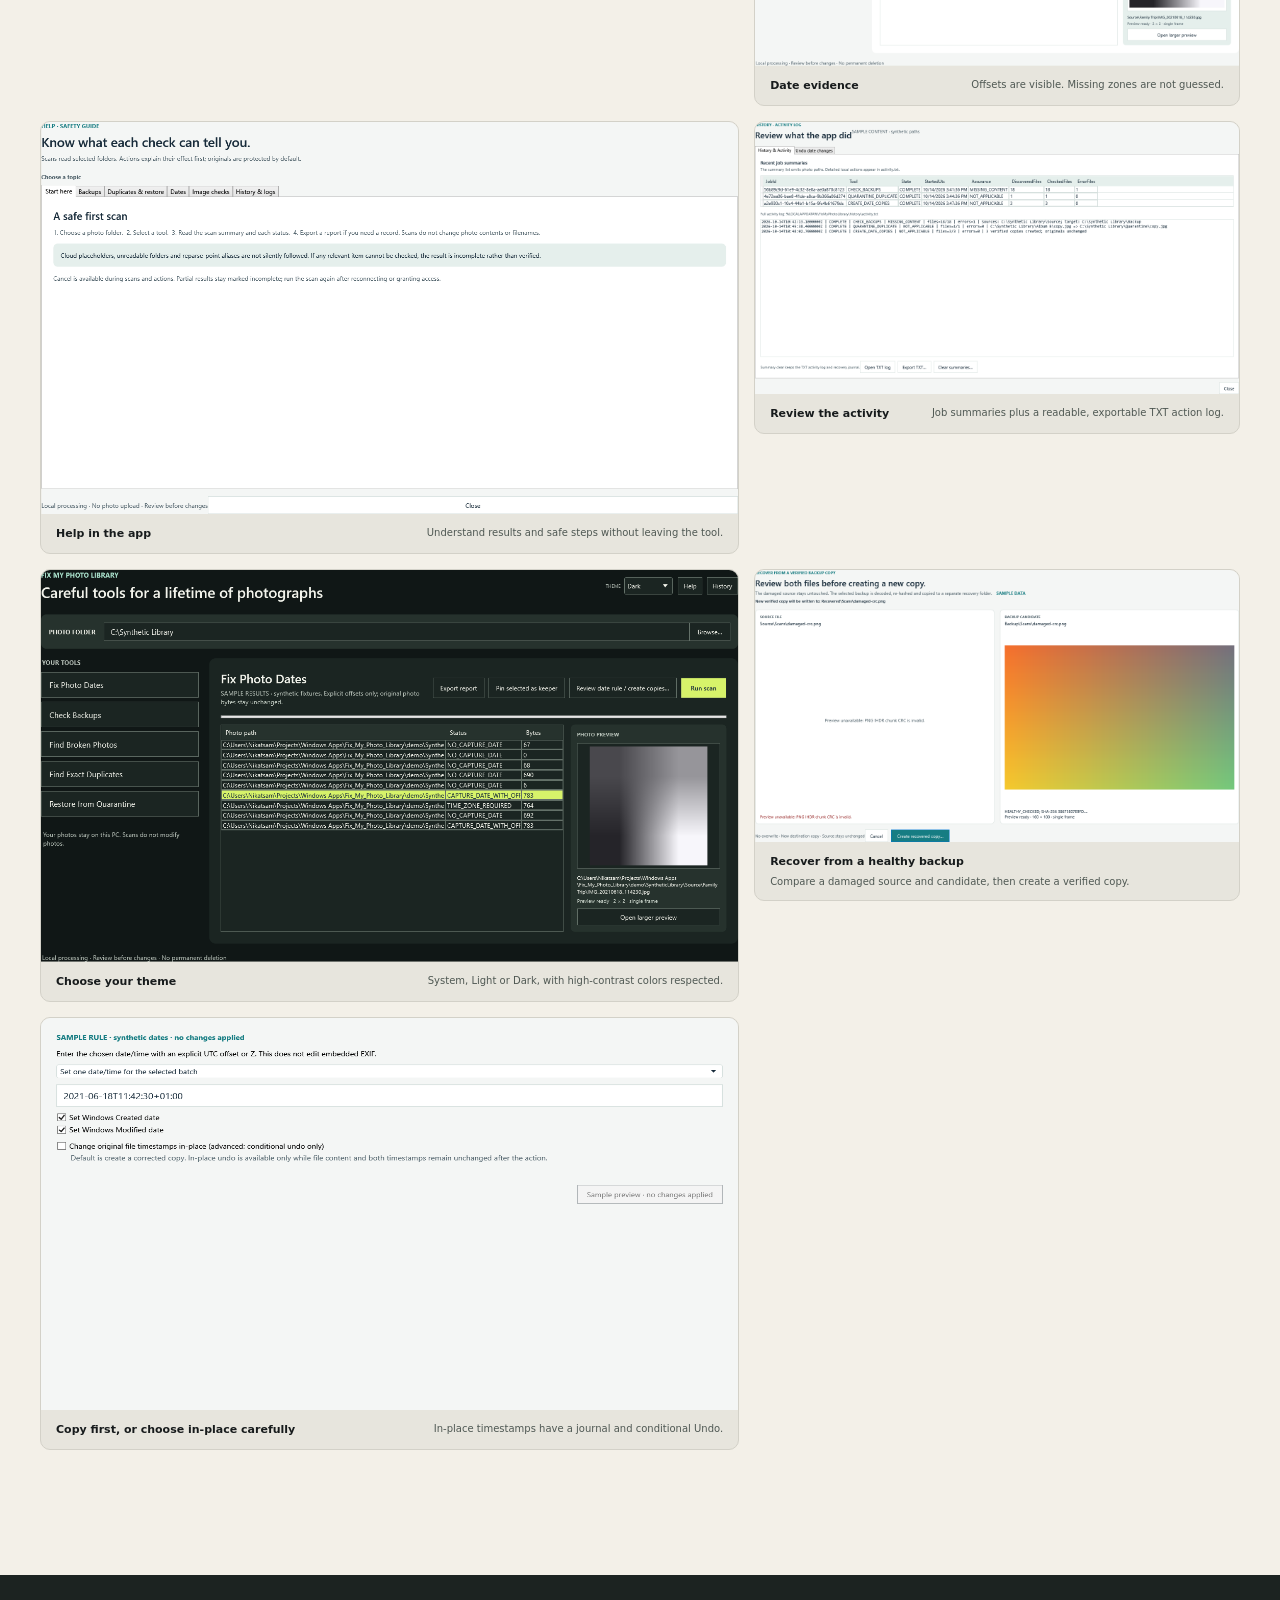
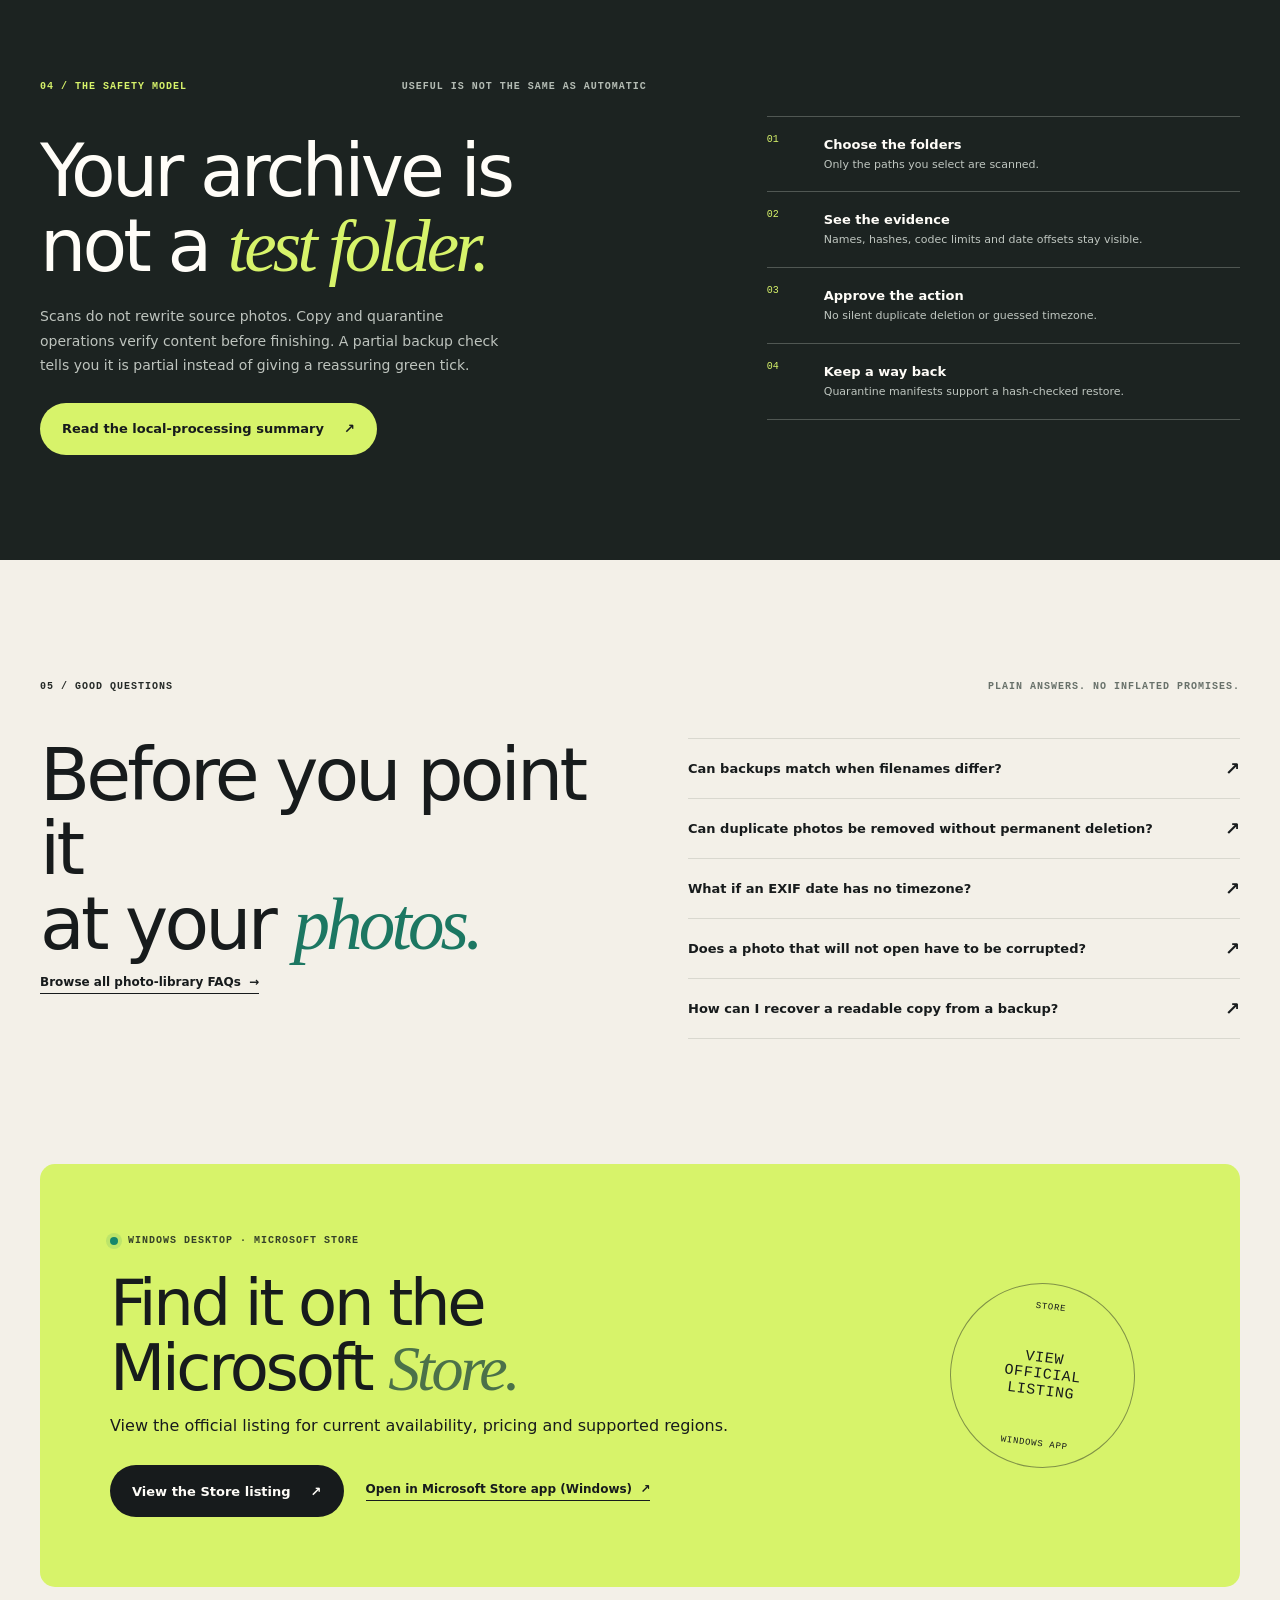
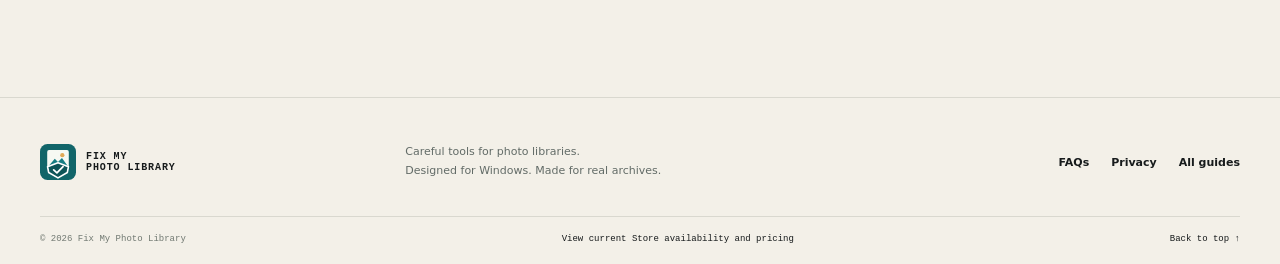
==== commit a6b0514a: "Publish Fix My Photo Library website" ====
--- a/index.html
+++ b/index.html
@@ -159,6 +159,8 @@
           <a href="faq/#backup-content"><span>Can backups match when filenames differ?</span><b aria-hidden="true">↗</b></a>
           <a href="faq/#safe-duplicates"><span>Can duplicate photos be removed without permanent deletion?</span><b aria-hidden="true">↗</b></a>
           <a href="faq/#camera-dates"><span>What if an EXIF date has no timezone?</span><b aria-hidden="true">↗</b></a>
+          <a href="guides/check-photo-file-health/"><span>Does a photo that will not open have to be corrupted?</span><b aria-hidden="true">↗</b></a>
+          <a href="guides/recover-photo-from-backup/"><span>How can I recover a readable copy from a backup?</span><b aria-hidden="true">↗</b></a>
         </div>
       </div>
     </section>
@@ -172,7 +174,7 @@
   </main>
 
   <footer class="site-footer">
-    <div class="footer-main section-wrap"><a class="brand brand-footer" href="./"><img src="assets/favicon.svg" alt="" width="36" height="36"><span>FIX MY<br>PHOTO LIBRARY</span></a><p>Careful tools for photo libraries.<br>Designed for Windows. Made for real archives.</p><nav aria-label="Footer"><a href="faq/">FAQs</a><a href="privacy/">Privacy</a><a href="guides/verify-photo-backup/">Backup guide</a></nav></div>
+    <div class="footer-main section-wrap"><a class="brand brand-footer" href="./"><img src="assets/favicon.svg" alt="" width="36" height="36"><span>FIX MY<br>PHOTO LIBRARY</span></a><p>Careful tools for photo libraries.<br>Designed for Windows. Made for real archives.</p><nav aria-label="Footer"><a href="faq/">FAQs</a><a href="privacy/">Privacy</a><a href="guides/">All guides</a></nav></div>
     <div class="footer-bottom section-wrap"><span>© 2026 Fix My Photo Library</span><span><a href="https://apps.microsoft.com/detail/9N0KLW537VH8">View current Store availability and pricing</a></span><a href="#main">Back to top ↑</a></div>
   </footer>
   <dialog class="image-lightbox" id="image-lightbox" aria-labelledby="image-lightbox-title">
